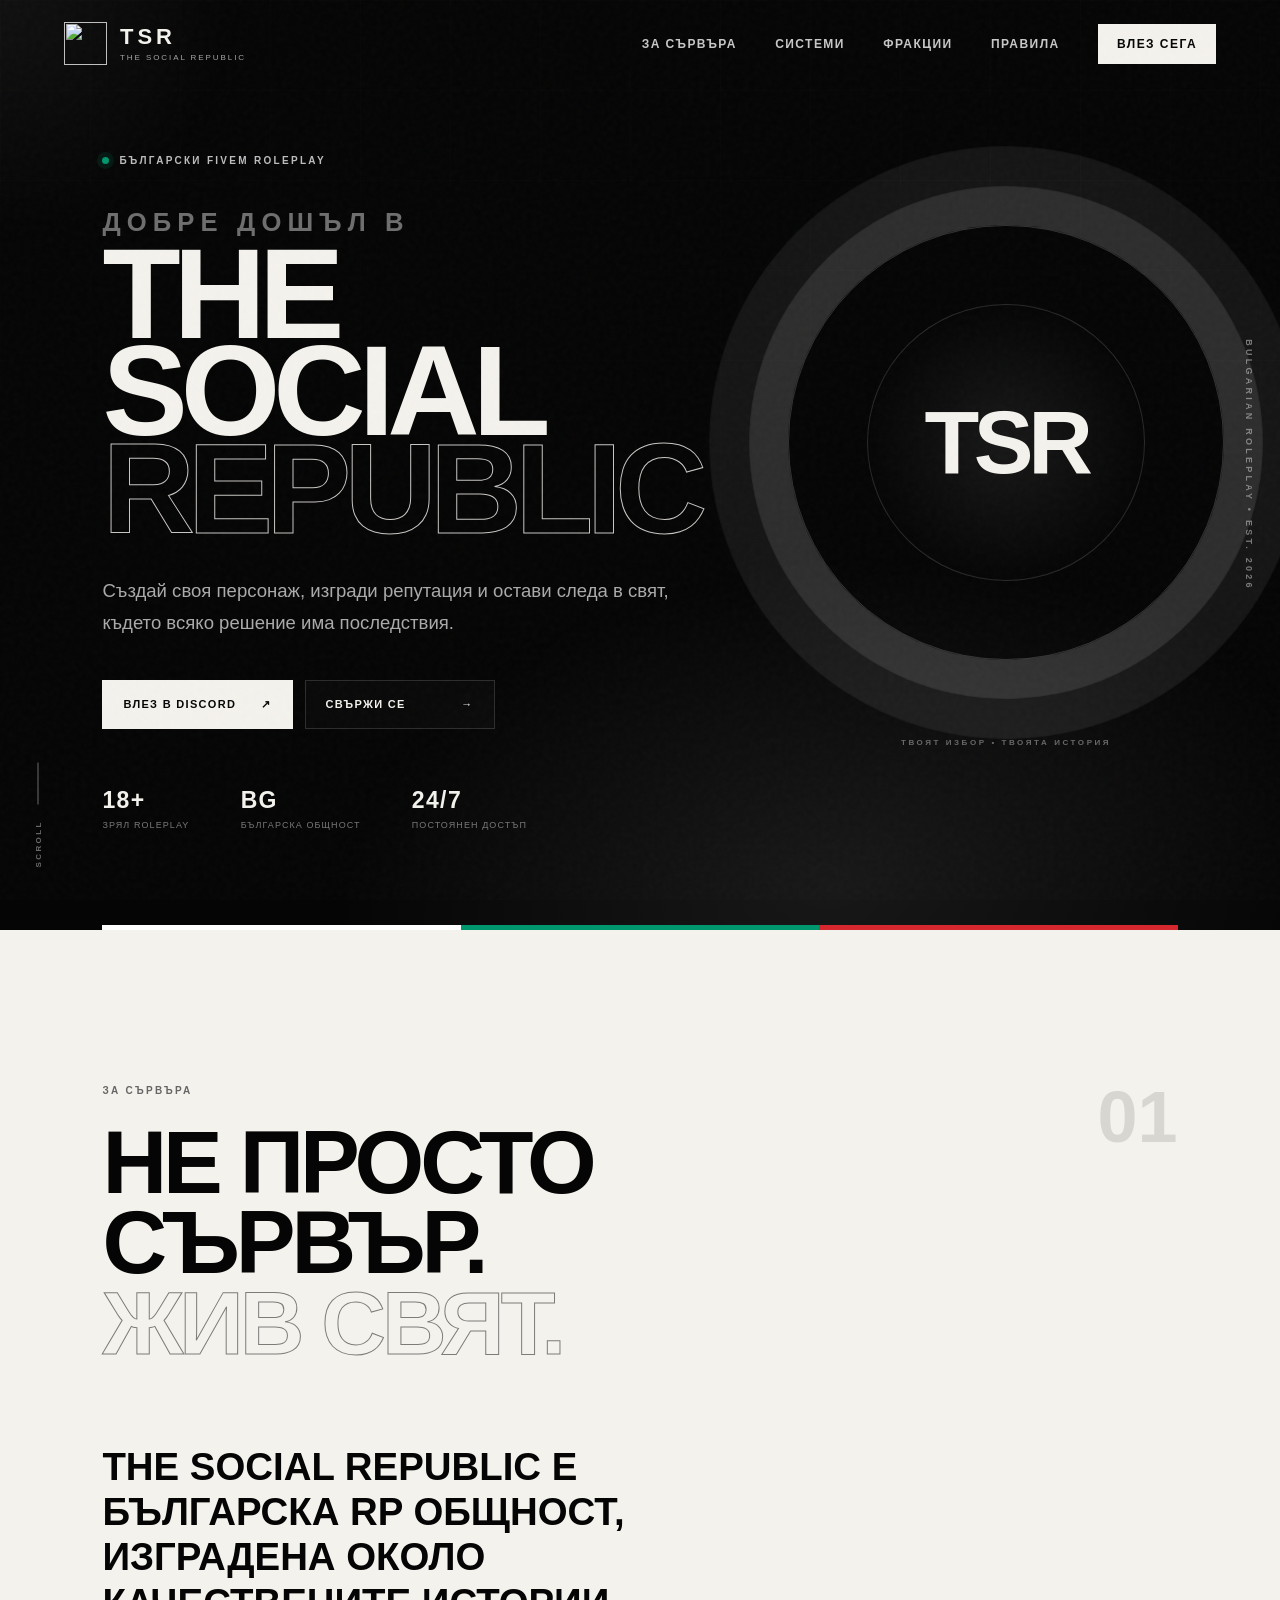
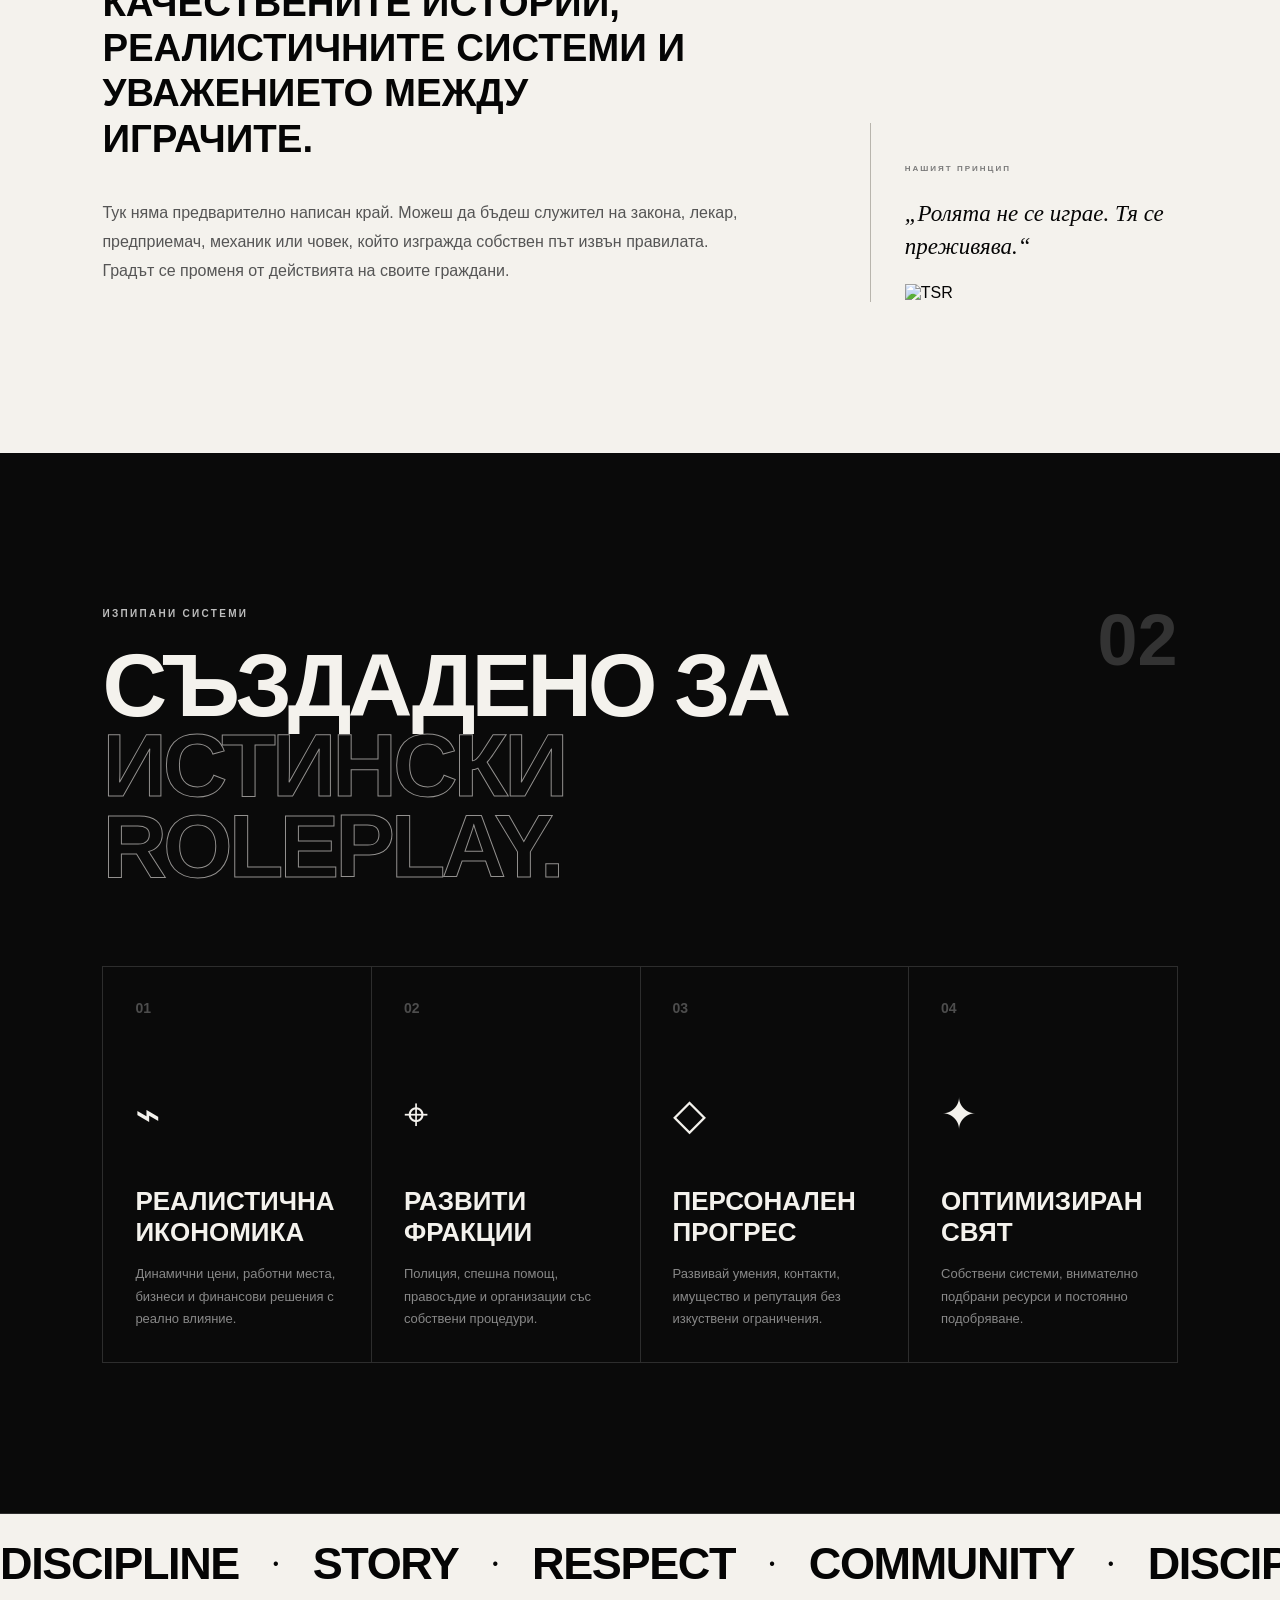
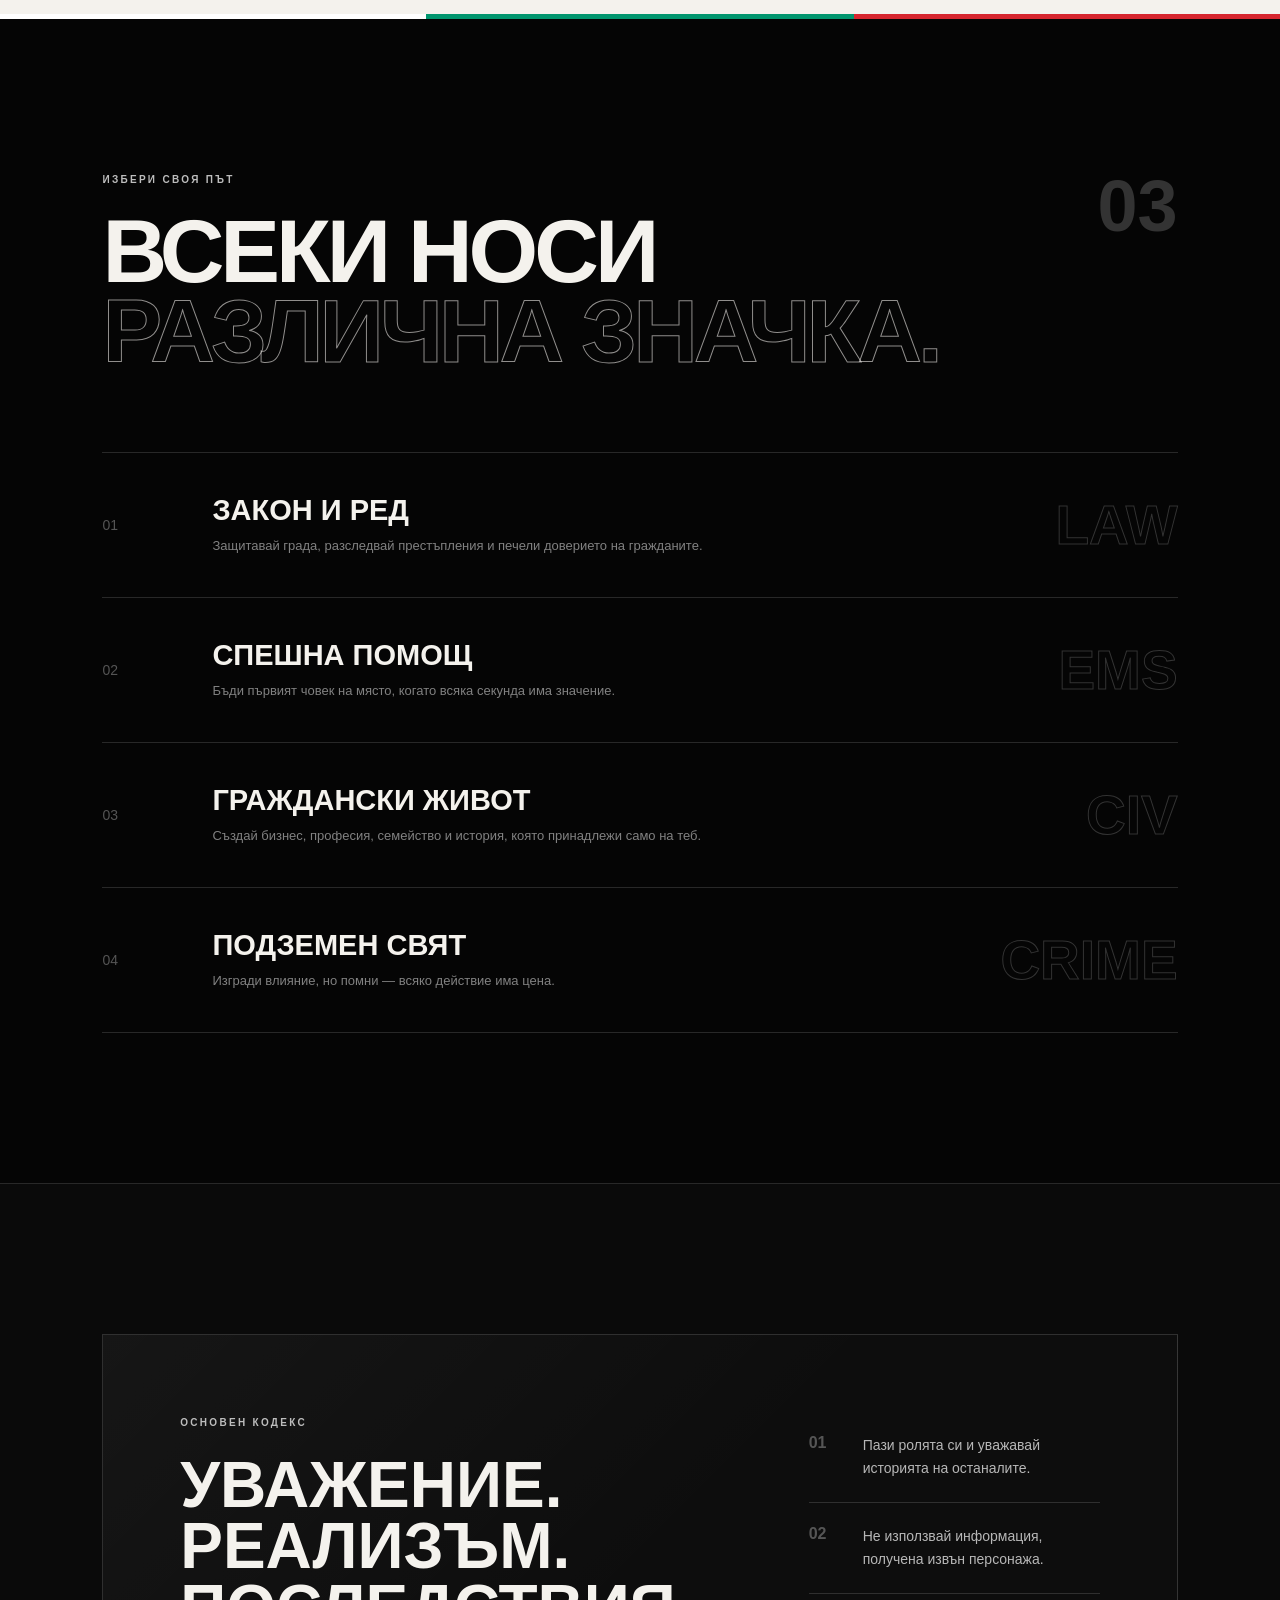
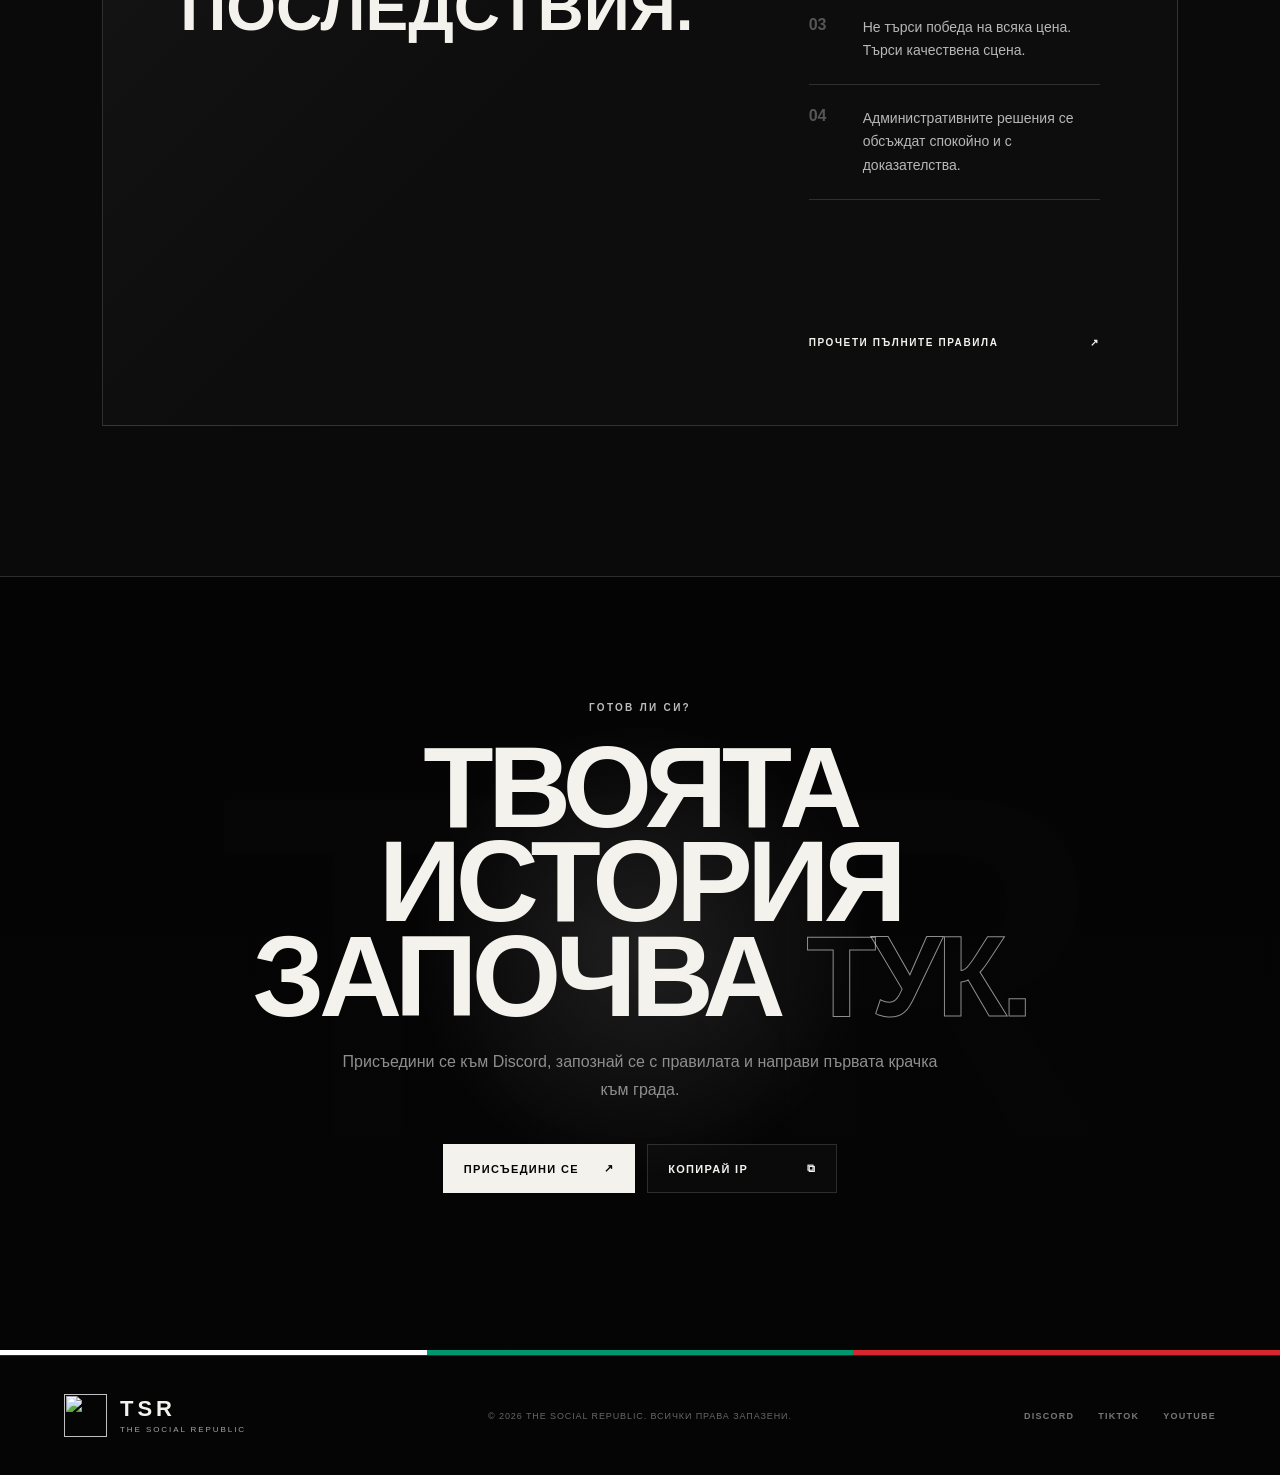
==== index.html @ 58fde6ea "Add files via upload" ====
<!DOCTYPE html>
<html lang="bg">
<head>
  <meta charset="UTF-8" />
  <meta name="viewport" content="width=device-width, initial-scale=1.0" />
  <meta name="description" content="The Social Republic — български FiveM Roleplay сървър с реалистичен RP и активна общност." />
  <meta name="theme-color" content="#050505" />
  <meta property="og:title" content="TSR — The Social Republic Roleplay" />
  <meta property="og:description" content="Твоят избор. Твоята история. Твоята република." />
  <meta property="og:type" content="website" />
  <title>TSR | The Social Republic Roleplay</title>
  <link rel="icon" href="assets/tsr-mark.svg" type="image/svg+xml" />
  <link rel="stylesheet" href="style.css" />
</head>
<body>
  <div class="noise" aria-hidden="true"></div>
  <div class="spotlight" aria-hidden="true"></div>

  <header class="site-header">
    <a class="brand" href="#home" aria-label="TSR начална страница">
      <img src="assets/tsr-mark.svg" alt="" />
      <span>
        <strong>TSR</strong>
        <small>THE SOCIAL REPUBLIC</small>
      </span>
    </a>

    <button class="menu-button" type="button" aria-label="Отвори менюто" aria-expanded="false">
      <span></span>
      <span></span>
    </button>

    <nav class="navigation" aria-label="Основна навигация">
      <a href="#about">За сървъра</a>
      <a href="#systems">Системи</a>
      <a href="#factions">Фракции</a>
      <a href="#rules">Правила</a>
      <a class="nav-button" href="#join">Влез сега</a>
    </nav>
  </header>

  <main>
    <section class="hero" id="home">
      <div class="hero-grid" aria-hidden="true"></div>
      <div class="vertical-copy" aria-hidden="true">BULGARIAN ROLEPLAY • EST. 2026</div>

      <div class="hero-content reveal">
        <div class="eyebrow">
          <span class="live-dot"></span>
          Български FiveM Roleplay
        </div>

        <p class="hero-kicker">ДОБРЕ ДОШЪЛ В</p>
        <h1>
          THE SOCIAL
          <span>REPUBLIC</span>
        </h1>

        <p class="hero-description">
          Създай своя персонаж, изгради репутация и остави следа в свят,
          където всяко решение има последствия.
        </p>

        <div class="hero-actions">
          <!-- СМЕНИ DISCORD ЛИНКА -->
          <a class="button button-primary" href="https://discord.gg/CHANGE-ME" target="_blank" rel="noopener">
            Влез в Discord
            <span>↗</span>
          </a>

          <!-- СМЕНИ IP АДРЕСА -->
          <a class="button button-secondary" href="fivem://connect/CHANGE-ME">
            Свържи се
            <span>→</span>
          </a>
        </div>

        <div class="hero-meta">
          <div>
            <strong>18+</strong>
            <span>Зрял Roleplay</span>
          </div>
          <div>
            <strong>BG</strong>
            <span>Българска общност</span>
          </div>
          <div>
            <strong>24/7</strong>
            <span>Постоянен достъп</span>
          </div>
        </div>
      </div>

      <div class="hero-emblem reveal" aria-hidden="true">
        <div class="emblem-rings">
          <div class="emblem-core">
            <img src="assets/tsr-mark.svg" alt="" />
            <span>TSR</span>
          </div>
        </div>
        <p>ТВОЯТ ИЗБОР • ТВОЯТА ИСТОРИЯ</p>
      </div>

      <div class="tricolor" aria-label="Български трибагреник">
        <span></span><span></span><span></span>
      </div>

      <a class="scroll-hint" href="#about" aria-label="Продължи надолу">
        <span>SCROLL</span>
        <i></i>
      </a>
    </section>

    <section class="section intro" id="about">
      <div class="section-number">01</div>
      <div class="section-heading reveal">
        <span class="label">ЗА СЪРВЪРА</span>
        <h2>Не просто сървър.<br><em>Жив свят.</em></h2>
      </div>

      <div class="intro-grid">
        <div class="intro-copy reveal">
          <p class="large-text">
            The Social Republic е българска RP общност, изградена около
            качествените истории, реалистичните системи и уважението между играчите.
          </p>
          <p>
            Тук няма предварително написан край. Можеш да бъдеш служител на закона,
            лекар, предприемач, механик или човек, който изгражда собствен път
            извън правилата. Градът се променя от действията на своите граждани.
          </p>
        </div>

        <div class="manifesto reveal">
          <span>НАШИЯТ ПРИНЦИП</span>
          <blockquote>„Ролята не се играе. Тя се преживява.“</blockquote>
          <img src="assets/signature.svg" alt="TSR" />
        </div>
      </div>
    </section>

    <section class="section systems" id="systems">
      <div class="section-number">02</div>
      <div class="section-heading reveal">
        <span class="label">ИЗПИПАНИ СИСТЕМИ</span>
        <h2>Създадено за<br><em>истински Roleplay.</em></h2>
      </div>

      <div class="feature-grid">
        <article class="feature-card reveal">
          <span class="feature-index">01</span>
          <div class="feature-icon">⌁</div>
          <h3>Реалистична икономика</h3>
          <p>Динамични цени, работни места, бизнеси и финансови решения с реално влияние.</p>
        </article>

        <article class="feature-card reveal">
          <span class="feature-index">02</span>
          <div class="feature-icon">⌖</div>
          <h3>Развити фракции</h3>
          <p>Полиция, спешна помощ, правосъдие и организации със собствени процедури.</p>
        </article>

        <article class="feature-card reveal">
          <span class="feature-index">03</span>
          <div class="feature-icon">◇</div>
          <h3>Персонален прогрес</h3>
          <p>Развивай умения, контакти, имущество и репутация без изкуствени ограничения.</p>
        </article>

        <article class="feature-card reveal">
          <span class="feature-index">04</span>
          <div class="feature-icon">✦</div>
          <h3>Оптимизиран свят</h3>
          <p>Собствени системи, внимателно подбрани ресурси и постоянно подобряване.</p>
        </article>
      </div>
    </section>

    <section class="statement">
      <div class="statement-track" aria-hidden="true">
        <span>DISCIPLINE</span><i>•</i>
        <span>STORY</span><i>•</i>
        <span>RESPECT</span><i>•</i>
        <span>COMMUNITY</span><i>•</i>
        <span>DISCIPLINE</span><i>•</i>
        <span>STORY</span><i>•</i>
      </div>
    </section>

    <section class="section factions" id="factions">
      <div class="section-number">03</div>
      <div class="section-heading reveal">
        <span class="label">ИЗБЕРИ СВОЯ ПЪТ</span>
        <h2>Всеки носи<br><em>различна значка.</em></h2>
      </div>

      <div class="faction-list">
        <article class="faction reveal">
          <span>01</span>
          <div>
            <h3>Закон и ред</h3>
            <p>Защитавай града, разследвай престъпления и печели доверието на гражданите.</p>
          </div>
          <b>LAW</b>
        </article>

        <article class="faction reveal">
          <span>02</span>
          <div>
            <h3>Спешна помощ</h3>
            <p>Бъди първият човек на място, когато всяка секунда има значение.</p>
          </div>
          <b>EMS</b>
        </article>

        <article class="faction reveal">
          <span>03</span>
          <div>
            <h3>Граждански живот</h3>
            <p>Създай бизнес, професия, семейство и история, която принадлежи само на теб.</p>
          </div>
          <b>CIV</b>
        </article>

        <article class="faction reveal">
          <span>04</span>
          <div>
            <h3>Подземен свят</h3>
            <p>Изгради влияние, но помни — всяко действие има цена.</p>
          </div>
          <b>CRIME</b>
        </article>
      </div>
    </section>

    <section class="section rules" id="rules">
      <div class="rules-panel reveal">
        <div>
          <span class="label">ОСНОВЕН КОДЕКС</span>
          <h2>Уважение.<br>Реализъм.<br>Последствия.</h2>
        </div>

        <ol>
          <li><span>01</span><p>Пази ролята си и уважавай историята на останалите.</p></li>
          <li><span>02</span><p>Не използвай информация, получена извън персонажа.</p></li>
          <li><span>03</span><p>Не търси победа на всяка цена. Търси качествена сцена.</p></li>
          <li><span>04</span><p>Административните решения се обсъждат спокойно и с доказателства.</p></li>
        </ol>

        <!-- СМЕНИ ЛИНКА КЪМ ПРАВИЛАТА -->
        <a href="https://discord.gg/CHANGE-ME" target="_blank" rel="noopener">
          Прочети пълните правила <span>↗</span>
        </a>
      </div>
    </section>

    <section class="join" id="join">
      <div class="join-mark" aria-hidden="true">TSR</div>
      <div class="join-content reveal">
        <span class="label">ГОТОВ ЛИ СИ?</span>
        <h2>Твоята история<br>започва <em>тук.</em></h2>
        <p>Присъедини се към Discord, запознай се с правилата и направи първата крачка към града.</p>

        <div class="hero-actions">
          <!-- СМЕНИ DISCORD ЛИНКА -->
          <a class="button button-primary" href="https://discord.gg/CHANGE-ME" target="_blank" rel="noopener">
            Присъедини се
            <span>↗</span>
          </a>
          <button class="button button-secondary copy-ip" type="button" data-ip="CHANGE-ME">
            Копирай IP
            <span>⧉</span>
          </button>
        </div>

        <p class="copy-status" role="status" aria-live="polite"></p>
      </div>

      <div class="tricolor join-tricolor" aria-hidden="true">
        <span></span><span></span><span></span>
      </div>
    </section>
  </main>

  <footer>
    <a class="brand footer-brand" href="#home">
      <img src="assets/tsr-mark.svg" alt="" />
      <span>
        <strong>TSR</strong>
        <small>THE SOCIAL REPUBLIC</small>
      </span>
    </a>

    <p>© <span id="year"></span> The Social Republic. Всички права запазени.</p>

    <div class="footer-links">
      <!-- СМЕНИ СОЦИАЛНИТЕ ЛИНКОВЕ -->
      <a href="https://discord.gg/CHANGE-ME" target="_blank" rel="noopener">Discord</a>
      <a href="#" aria-label="TikTok">TikTok</a>
      <a href="#" aria-label="YouTube">YouTube</a>
    </div>
  </footer>

  <script src="script.js"></script>
</body>
</html>
---- style.css ----
/* =========================================================
   TSR — BG NOIR
   Черно-бял FiveM RP сайт с български акценти
   ========================================================= */

:root {
  --black: #050505;
  --black-soft: #0b0b0b;
  --panel: #101010;
  --white: #f4f2ed;
  --gray: #a5a5a5;
  --line: rgba(255, 255, 255, 0.14);
  --green: #00966e;
  --red: #d6262e;
  --display: "Arial Narrow", "Roboto Condensed", Impact, sans-serif;
  --body: Inter, Arial, Helvetica, sans-serif;
}

* {
  box-sizing: border-box;
}

html {
  scroll-behavior: smooth;
}

body {
  margin: 0;
  color: var(--white);
  background: var(--black);
  font-family: var(--body);
  overflow-x: hidden;
}

body.menu-open {
  overflow: hidden;
}

a {
  color: inherit;
  text-decoration: none;
}

button {
  font: inherit;
}

img {
  max-width: 100%;
}

::selection {
  color: var(--black);
  background: var(--white);
}

.noise {
  position: fixed;
  inset: 0;
  z-index: 100;
  opacity: 0.035;
  pointer-events: none;
  background-image: url("data:image/svg+xml,%3Csvg viewBox='0 0 180 180' xmlns='http://www.w3.org/2000/svg'%3E%3Cfilter id='n'%3E%3CfeTurbulence type='fractalNoise' baseFrequency='.9' numOctaves='4' stitchTiles='stitch'/%3E%3C/filter%3E%3Crect width='100%25' height='100%25' filter='url(%23n)' opacity='.8'/%3E%3C/svg%3E");
}

.spotlight {
  position: fixed;
  z-index: -1;
  width: 520px;
  height: 520px;
  transform: translate(-50%, -50%);
  border-radius: 50%;
  pointer-events: none;
  opacity: 0.12;
  background: radial-gradient(circle, rgba(255,255,255,.4), transparent 68%);
  transition: opacity .3s ease;
}

.site-header {
  position: fixed;
  inset: 0 0 auto 0;
  z-index: 50;
  height: 88px;
  display: flex;
  align-items: center;
  justify-content: space-between;
  padding: 0 clamp(24px, 5vw, 80px);
  border-bottom: 1px solid transparent;
  transition: background .3s ease, border-color .3s ease;
}

.site-header.scrolled {
  background: rgba(5, 5, 5, .9);
  border-color: var(--line);
  backdrop-filter: blur(18px);
}

.brand {
  display: flex;
  align-items: center;
  gap: 13px;
}

.brand img {
  width: 43px;
  height: 43px;
}

.brand span {
  display: grid;
}

.brand strong {
  font-family: var(--display);
  font-size: 22px;
  letter-spacing: .18em;
  line-height: 1;
}

.brand small {
  margin-top: 5px;
  color: var(--gray);
  font-size: 8px;
  letter-spacing: .24em;
}

.navigation {
  display: flex;
  align-items: center;
  gap: clamp(22px, 3vw, 46px);
}

.navigation a {
  position: relative;
  color: #c8c8c8;
  font-size: 12px;
  font-weight: 700;
  letter-spacing: .12em;
  text-transform: uppercase;
}

.navigation a:not(.nav-button)::after {
  content: "";
  position: absolute;
  left: 0;
  right: 100%;
  bottom: -8px;
  height: 1px;
  background: var(--white);
  transition: right .25s ease;
}

.navigation a:hover::after {
  right: 0;
}

.navigation .nav-button {
  padding: 13px 19px;
  color: var(--black);
  background: var(--white);
}

.menu-button {
  display: none;
  width: 44px;
  height: 44px;
  border: 1px solid var(--line);
  background: transparent;
}

.menu-button span {
  display: block;
  width: 18px;
  height: 1px;
  margin: 5px auto;
  background: var(--white);
}

.hero {
  position: relative;
  min-height: 100vh;
  display: grid;
  grid-template-columns: minmax(0, 1.2fr) minmax(300px, .8fr);
  align-items: center;
  gap: 8vw;
  padding: 150px clamp(24px, 8vw, 140px) 100px;
  isolation: isolate;
  overflow: hidden;
}

.hero::after {
  content: "";
  position: absolute;
  inset: auto -10vw -35vh 20vw;
  z-index: -2;
  height: 80vh;
  background: radial-gradient(ellipse, rgba(255,255,255,.08), transparent 65%);
  transform: rotate(-8deg);
}

.hero-grid {
  position: absolute;
  inset: 0;
  z-index: -3;
  opacity: .19;
  background-image:
    linear-gradient(rgba(255,255,255,.08) 1px, transparent 1px),
    linear-gradient(90deg, rgba(255,255,255,.08) 1px, transparent 1px);
  background-size: 90px 90px;
  mask-image: linear-gradient(to bottom, black, transparent 88%);
}

.vertical-copy {
  position: absolute;
  top: 50%;
  right: 26px;
  color: #6f6f6f;
  font-size: 9px;
  font-weight: 700;
  letter-spacing: .36em;
  writing-mode: vertical-rl;
  transform: translateY(-50%);
}

.eyebrow,
.label {
  display: inline-flex;
  align-items: center;
  gap: 10px;
  color: #bdbdbd;
  font-size: 10px;
  font-weight: 800;
  letter-spacing: .23em;
  text-transform: uppercase;
}

.live-dot {
  width: 7px;
  height: 7px;
  border-radius: 50%;
  background: var(--green);
  box-shadow: 0 0 0 5px rgba(0, 150, 110, .12);
  animation: pulse 2s infinite;
}

.hero-kicker {
  margin: 40px 0 8px;
  color: #6e6e6e;
  font-family: var(--display);
  font-size: clamp(18px, 2vw, 27px);
  font-weight: 700;
  letter-spacing: .24em;
}

.hero h1 {
  max-width: 900px;
  margin: 0;
  font-family: var(--display);
  font-size: clamp(74px, 10vw, 158px);
  font-stretch: condensed;
  font-weight: 900;
  letter-spacing: -.055em;
  line-height: .76;
  text-transform: uppercase;
}

.hero h1 span {
  display: block;
  color: transparent;
  -webkit-text-stroke: 1px rgba(244, 242, 237, .82);
}

.hero-description {
  max-width: 640px;
  margin: 38px 0 0;
  color: #aaa;
  font-size: clamp(15px, 1.45vw, 19px);
  line-height: 1.75;
}

.hero-actions {
  display: flex;
  flex-wrap: wrap;
  gap: 12px;
  margin-top: 40px;
}

.button {
  min-width: 190px;
  display: inline-flex;
  align-items: center;
  justify-content: space-between;
  gap: 25px;
  padding: 17px 20px;
  border: 1px solid var(--line);
  cursor: pointer;
  font-size: 11px;
  font-weight: 800;
  letter-spacing: .12em;
  text-transform: uppercase;
  transition: transform .2s ease, background .2s ease, color .2s ease, border-color .2s ease;
}

.button:hover {
  transform: translateY(-3px);
}

.button-primary {
  color: var(--black);
  background: var(--white);
  border-color: var(--white);
}

.button-primary:hover {
  color: var(--white);
  background: var(--green);
  border-color: var(--green);
}

.button-secondary {
  color: var(--white);
  background: rgba(255,255,255,.02);
}

.button-secondary:hover {
  background: rgba(255,255,255,.08);
  border-color: rgba(255,255,255,.45);
}

.hero-meta {
  display: flex;
  gap: clamp(25px, 4vw, 60px);
  margin-top: 58px;
}

.hero-meta div {
  display: grid;
  gap: 6px;
}

.hero-meta strong {
  font-family: var(--display);
  font-size: 23px;
  letter-spacing: .06em;
}

.hero-meta span {
  color: #777;
  font-size: 9px;
  letter-spacing: .12em;
  text-transform: uppercase;
}

.hero-emblem {
  display: grid;
  place-items: center;
}

.emblem-rings {
  width: min(34vw, 440px);
  aspect-ratio: 1;
  display: grid;
  place-items: center;
  border: 1px solid rgba(255,255,255,.18);
  border-radius: 50%;
  box-shadow:
    0 0 0 38px rgba(255,255,255,.025),
    0 0 0 39px rgba(255,255,255,.08),
    0 0 0 78px rgba(255,255,255,.015),
    0 0 0 79px rgba(255,255,255,.05);
  animation: float 7s ease-in-out infinite;
}

.emblem-core {
  width: 64%;
  aspect-ratio: 1;
  display: grid;
  place-items: center;
  border: 1px solid var(--line);
  border-radius: 50%;
  background: radial-gradient(circle, #181818, #050505 72%);
}

.emblem-core img {
  position: absolute;
  width: 16%;
  opacity: .16;
}

.emblem-core span {
  font-family: var(--display);
  font-size: clamp(58px, 7vw, 112px);
  font-weight: 900;
  letter-spacing: -.06em;
}

.hero-emblem p {
  margin-top: 78px;
  color: #686868;
  font-size: 8px;
  font-weight: 700;
  letter-spacing: .32em;
}

.tricolor {
  position: absolute;
  left: clamp(24px, 8vw, 140px);
  right: clamp(24px, 8vw, 140px);
  bottom: 0;
  height: 5px;
  display: grid;
  grid-template-columns: repeat(3, 1fr);
}

.tricolor span:nth-child(1) { background: #fff; }
.tricolor span:nth-child(2) { background: var(--green); }
.tricolor span:nth-child(3) { background: var(--red); }

.scroll-hint {
  position: absolute;
  left: 38px;
  bottom: 58px;
  display: flex;
  align-items: center;
  gap: 16px;
  transform: rotate(-90deg);
  transform-origin: left center;
}

.scroll-hint span {
  color: #6a6a6a;
  font-size: 8px;
  font-weight: 700;
  letter-spacing: .3em;
}

.scroll-hint i {
  width: 42px;
  height: 1px;
  display: block;
  background: #6a6a6a;
}

.section {
  position: relative;
  padding: 150px clamp(24px, 8vw, 140px);
  border-bottom: 1px solid var(--line);
}

.section-number {
  position: absolute;
  top: 151px;
  right: clamp(24px, 8vw, 140px);
  color: #333;
  font-family: var(--display);
  font-size: 72px;
  font-weight: 900;
  line-height: 1;
}

.section-heading h2 {
  max-width: 850px;
  margin: 24px 0 80px;
  font-family: var(--display);
  font-size: clamp(50px, 7vw, 104px);
  font-weight: 900;
  letter-spacing: -.045em;
  line-height: .9;
  text-transform: uppercase;
}

.section-heading h2 em,
.join h2 em {
  color: transparent;
  font-style: normal;
  -webkit-text-stroke: 1px rgba(244, 242, 237, .58);
}

.intro {
  background: var(--white);
  color: var(--black);
}

.intro .section-number {
  color: #d8d6d0;
}

.intro .label {
  color: #666;
}

.intro .section-heading h2 em {
  -webkit-text-stroke-color: rgba(5,5,5,.5);
}

.intro-grid {
  display: grid;
  grid-template-columns: 1.35fr .65fr;
  gap: clamp(50px, 10vw, 160px);
}

.intro-copy {
  max-width: 820px;
}

.intro-copy p {
  color: #555;
  font-size: 16px;
  line-height: 1.8;
}

.intro-copy .large-text {
  margin-top: 0;
  color: var(--black);
  font-family: var(--display);
  font-size: clamp(25px, 3vw, 43px);
  font-weight: 700;
  line-height: 1.18;
  text-transform: uppercase;
}

.manifesto {
  align-self: end;
  padding: 34px 0 0 34px;
  border-left: 1px solid #b8b5ad;
}

.manifesto > span {
  color: #7a7a7a;
  font-size: 8px;
  font-weight: 800;
  letter-spacing: .25em;
}

.manifesto blockquote {
  margin: 22px 0 20px;
  font-family: Georgia, serif;
  font-size: 23px;
  font-style: italic;
  line-height: 1.45;
}

.manifesto img {
  width: 110px;
}

.systems {
  background:
    linear-gradient(rgba(255,255,255,.018), rgba(255,255,255,.018)),
    var(--black);
}

.feature-grid {
  display: grid;
  grid-template-columns: repeat(4, 1fr);
  border-top: 1px solid var(--line);
  border-left: 1px solid var(--line);
}

.feature-card {
  position: relative;
  min-height: 360px;
  padding: 32px;
  border-right: 1px solid var(--line);
  border-bottom: 1px solid var(--line);
  overflow: hidden;
  transition: background .25s ease, transform .25s ease;
}

.feature-card::after {
  content: "";
  position: absolute;
  inset: auto 0 0;
  height: 4px;
  transform: scaleX(0);
  transform-origin: left;
  background: linear-gradient(90deg, #fff 0 33.33%, var(--green) 33.33% 66.66%, var(--red) 66.66%);
  transition: transform .35s ease;
}

.feature-card:hover {
  z-index: 2;
  background: #161616;
  transform: translateY(-8px);
}

.feature-card:hover::after {
  transform: scaleX(1);
}

.feature-index {
  color: #4d4d4d;
  font-family: var(--display);
  font-size: 14px;
  font-weight: 700;
}

.feature-icon {
  margin: 76px 0 50px;
  font-size: 43px;
  line-height: 1;
}

.feature-card h3 {
  margin: 0 0 15px;
  font-family: var(--display);
  font-size: 26px;
  text-transform: uppercase;
}

.feature-card p {
  margin: 0;
  color: #888;
  font-size: 13px;
  line-height: 1.7;
}

.statement {
  padding: 24px 0;
  overflow: hidden;
  color: var(--black);
  background: var(--white);
  border-bottom: 5px solid;
  border-image: linear-gradient(90deg, #fff 0 33.33%, var(--green) 33.33% 66.66%, var(--red) 66.66%) 1;
}

.statement-track {
  width: max-content;
  display: flex;
  align-items: center;
  gap: 34px;
  animation: ticker 24s linear infinite;
}

.statement span {
  font-family: var(--display);
  font-size: 45px;
  font-weight: 900;
  letter-spacing: -.03em;
}

.statement i {
  font-style: normal;
}

.faction-list {
  border-top: 1px solid var(--line);
}

.faction {
  min-height: 145px;
  display: grid;
  grid-template-columns: 80px 1fr 130px;
  align-items: center;
  gap: 30px;
  border-bottom: 1px solid var(--line);
  transition: padding .25s ease, background .25s ease;
}

.faction:hover {
  padding: 0 25px;
  background: rgba(255,255,255,.035);
}

.faction > span {
  color: #555;
  font-family: var(--display);
  font-size: 14px;
}

.faction h3 {
  margin: 0 0 8px;
  font-family: var(--display);
  font-size: 29px;
  text-transform: uppercase;
}

.faction p {
  max-width: 690px;
  margin: 0;
  color: #818181;
  font-size: 13px;
  line-height: 1.65;
}

.faction b {
  justify-self: end;
  color: transparent;
  font-family: var(--display);
  font-size: 55px;
  -webkit-text-stroke: 1px #333;
}

.rules {
  background: #0a0a0a;
}

.rules-panel {
  display: grid;
  grid-template-columns: .85fr 1.15fr;
  gap: clamp(50px, 9vw, 130px);
  padding: clamp(35px, 6vw, 80px);
  border: 1px solid var(--line);
  background:
    linear-gradient(135deg, rgba(255,255,255,.035), transparent 45%),
    #0d0d0d;
}

.rules-panel h2 {
  margin: 25px 0 0;
  font-family: var(--display);
  font-size: clamp(45px, 5vw, 77px);
  line-height: .96;
  text-transform: uppercase;
}

.rules-panel ol {
  margin: 0;
  padding: 0;
  list-style: none;
}

.rules-panel li {
  display: grid;
  grid-template-columns: 54px 1fr;
  align-items: start;
  padding: 22px 0;
  border-bottom: 1px solid var(--line);
}

.rules-panel li span {
  color: #555;
  font-family: var(--display);
  font-weight: 700;
}

.rules-panel li p {
  margin: 0;
  color: #b7b7b7;
  font-size: 14px;
  line-height: 1.65;
}

.rules-panel > a {
  grid-column: 2;
  display: flex;
  justify-content: space-between;
  padding-top: 22px;
  font-size: 10px;
  font-weight: 800;
  letter-spacing: .16em;
  text-transform: uppercase;
}

.join {
  position: relative;
  min-height: 700px;
  display: grid;
  place-items: center;
  padding: 120px 24px;
  overflow: hidden;
  text-align: center;
}

.join::before {
  content: "";
  position: absolute;
  inset: 0;
  background:
    radial-gradient(circle at 50% 48%, rgba(255,255,255,.1), transparent 30%),
    linear-gradient(rgba(5,5,5,.85), rgba(5,5,5,.98));
}

.join-mark {
  position: absolute;
  z-index: -1;
  color: #0c0c0c;
  font-family: var(--display);
  font-size: min(38vw, 600px);
  font-weight: 900;
  letter-spacing: -.09em;
  line-height: 1;
}

.join-content {
  position: relative;
  z-index: 2;
  max-width: 850px;
}

.join h2 {
  margin: 25px 0;
  font-family: var(--display);
  font-size: clamp(62px, 9vw, 130px);
  font-weight: 900;
  letter-spacing: -.05em;
  line-height: .82;
  text-transform: uppercase;
}

.join-content > p {
  max-width: 620px;
  margin: 0 auto;
  color: #8e8e8e;
  line-height: 1.75;
}

.join .hero-actions {
  justify-content: center;
}

.copy-status {
  min-height: 24px;
  margin-top: 18px !important;
  color: var(--green) !important;
  font-size: 12px;
}

.join-tricolor {
  left: 0;
  right: 0;
}

footer {
  min-height: 120px;
  display: grid;
  grid-template-columns: 1fr auto 1fr;
  align-items: center;
  gap: 30px;
  padding: 30px clamp(24px, 5vw, 80px);
  border-top: 1px solid var(--line);
}

.footer-brand {
  justify-self: start;
}

footer > p {
  color: #666;
  font-size: 9px;
  letter-spacing: .1em;
  text-align: center;
  text-transform: uppercase;
}

.footer-links {
  justify-self: end;
  display: flex;
  gap: 24px;
}

.footer-links a {
  color: #777;
  font-size: 9px;
  font-weight: 700;
  letter-spacing: .14em;
  text-transform: uppercase;
}

.reveal {
  opacity: 0;
  transform: translateY(30px);
  transition: opacity .8s ease, transform .8s cubic-bezier(.2,.75,.2,1);
}

.reveal.visible {
  opacity: 1;
  transform: translateY(0);
}

@keyframes pulse {
  50% { box-shadow: 0 0 0 9px rgba(0, 150, 110, 0); }
}

@keyframes float {
  0%, 100% { transform: translateY(0) rotate(0); }
  50% { transform: translateY(-14px) rotate(2deg); }
}

@keyframes ticker {
  to { transform: translateX(-50%); }
}

@media (max-width: 1050px) {
  .navigation {
    position: fixed;
    inset: 88px 0 0;
    display: grid;
    align-content: center;
    justify-items: center;
    gap: 34px;
    background: rgba(5,5,5,.98);
    transform: translateX(100%);
    transition: transform .35s ease;
  }

  .navigation.open {
    transform: translateX(0);
  }

  .navigation a {
    font-size: 16px;
  }

  .menu-button {
    display: block;
  }

  .hero {
    grid-template-columns: 1fr;
    padding-top: 160px;
  }

  .hero-emblem {
    display: none;
  }

  .feature-grid {
    grid-template-columns: repeat(2, 1fr);
  }

  .intro-grid,
  .rules-panel {
    grid-template-columns: 1fr;
  }

  .rules-panel > a {
    grid-column: 1;
  }
}

@media (max-width: 680px) {
  .site-header {
    height: 72px;
    padding-inline: 18px;
  }

  .brand small {
    display: none;
  }

  .navigation {
    inset-top: 72px;
  }

  .hero {
    min-height: 900px;
    padding: 130px 22px 90px;
  }

  .hero h1 {
    font-size: clamp(62px, 21vw, 95px);
    line-height: .82;
  }

  .hero-kicker {
    margin-top: 32px;
  }

  .hero-description {
    line-height: 1.6;
  }

  .hero-actions {
    display: grid;
  }

  .button {
    width: 100%;
  }

  .hero-meta {
    justify-content: space-between;
    gap: 12px;
  }

  .hero-meta span {
    max-width: 75px;
  }

  .vertical-copy,
  .scroll-hint {
    display: none;
  }

  .tricolor {
    left: 22px;
    right: 22px;
  }

  .section {
    padding: 100px 22px;
  }

  .section-number {
    top: 104px;
    right: 22px;
    font-size: 43px;
  }

  .section-heading h2 {
    margin-bottom: 55px;
  }

  .intro-copy .large-text {
    font-size: 27px;
  }

  .feature-grid {
    grid-template-columns: 1fr;
  }

  .feature-card {
    min-height: 285px;
  }

  .feature-icon {
    margin: 45px 0 35px;
  }

  .faction {
    grid-template-columns: 38px 1fr;
    gap: 14px;
    padding: 28px 0;
  }

  .faction:hover {
    padding: 28px 12px;
  }

  .faction b {
    display: none;
  }

  .faction h3 {
    font-size: 24px;
  }

  .rules-panel {
    padding: 28px 22px;
  }

  .join {
    min-height: 650px;
  }

  .join h2 {
    font-size: 19vw;
  }

  footer {
    grid-template-columns: 1fr;
    justify-items: center;
    text-align: center;
  }

  .footer-brand,
  .footer-links {
    justify-self: center;
  }
}

@media (prefers-reduced-motion: reduce) {
  html { scroll-behavior: auto; }
  *,
  *::before,
  *::after {
    animation-duration: .01ms !important;
    animation-iteration-count: 1 !important;
    transition-duration: .01ms !important;
  }
  .reveal {
    opacity: 1;
    transform: none;
  }
}
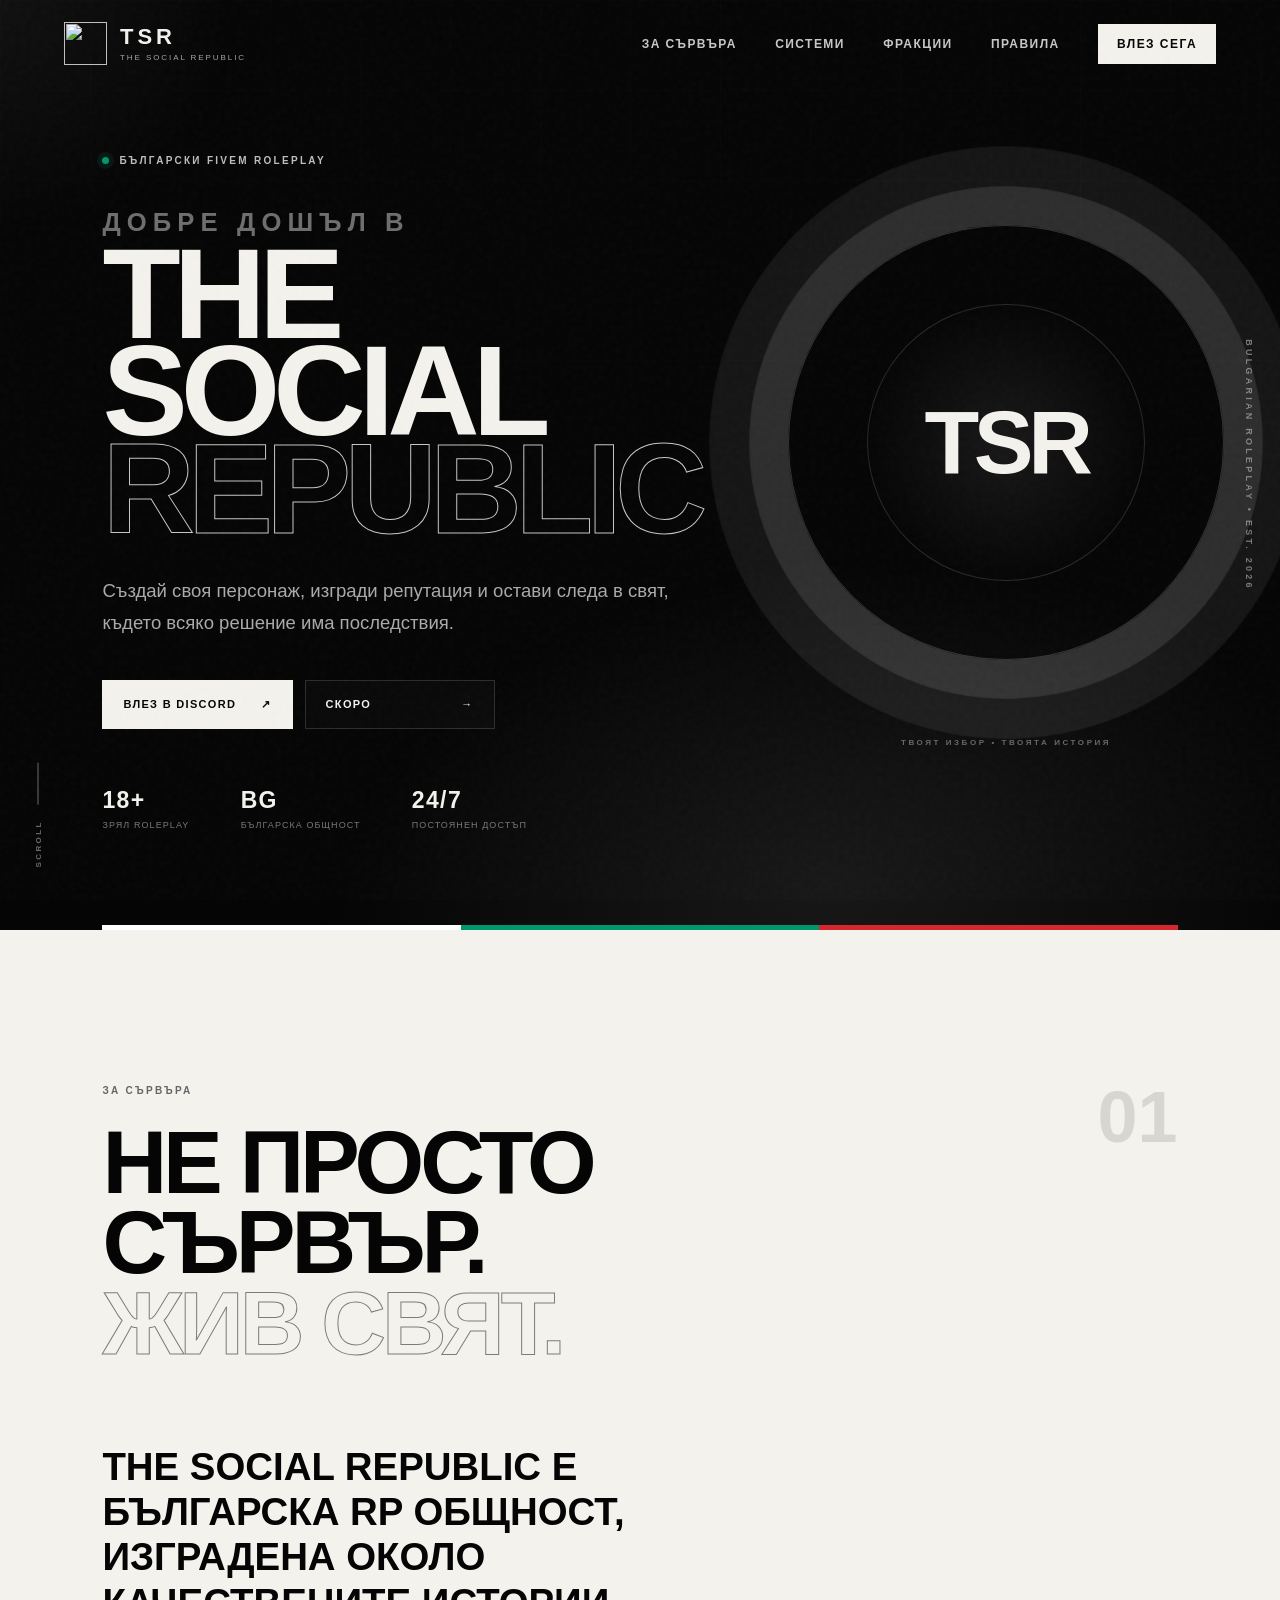
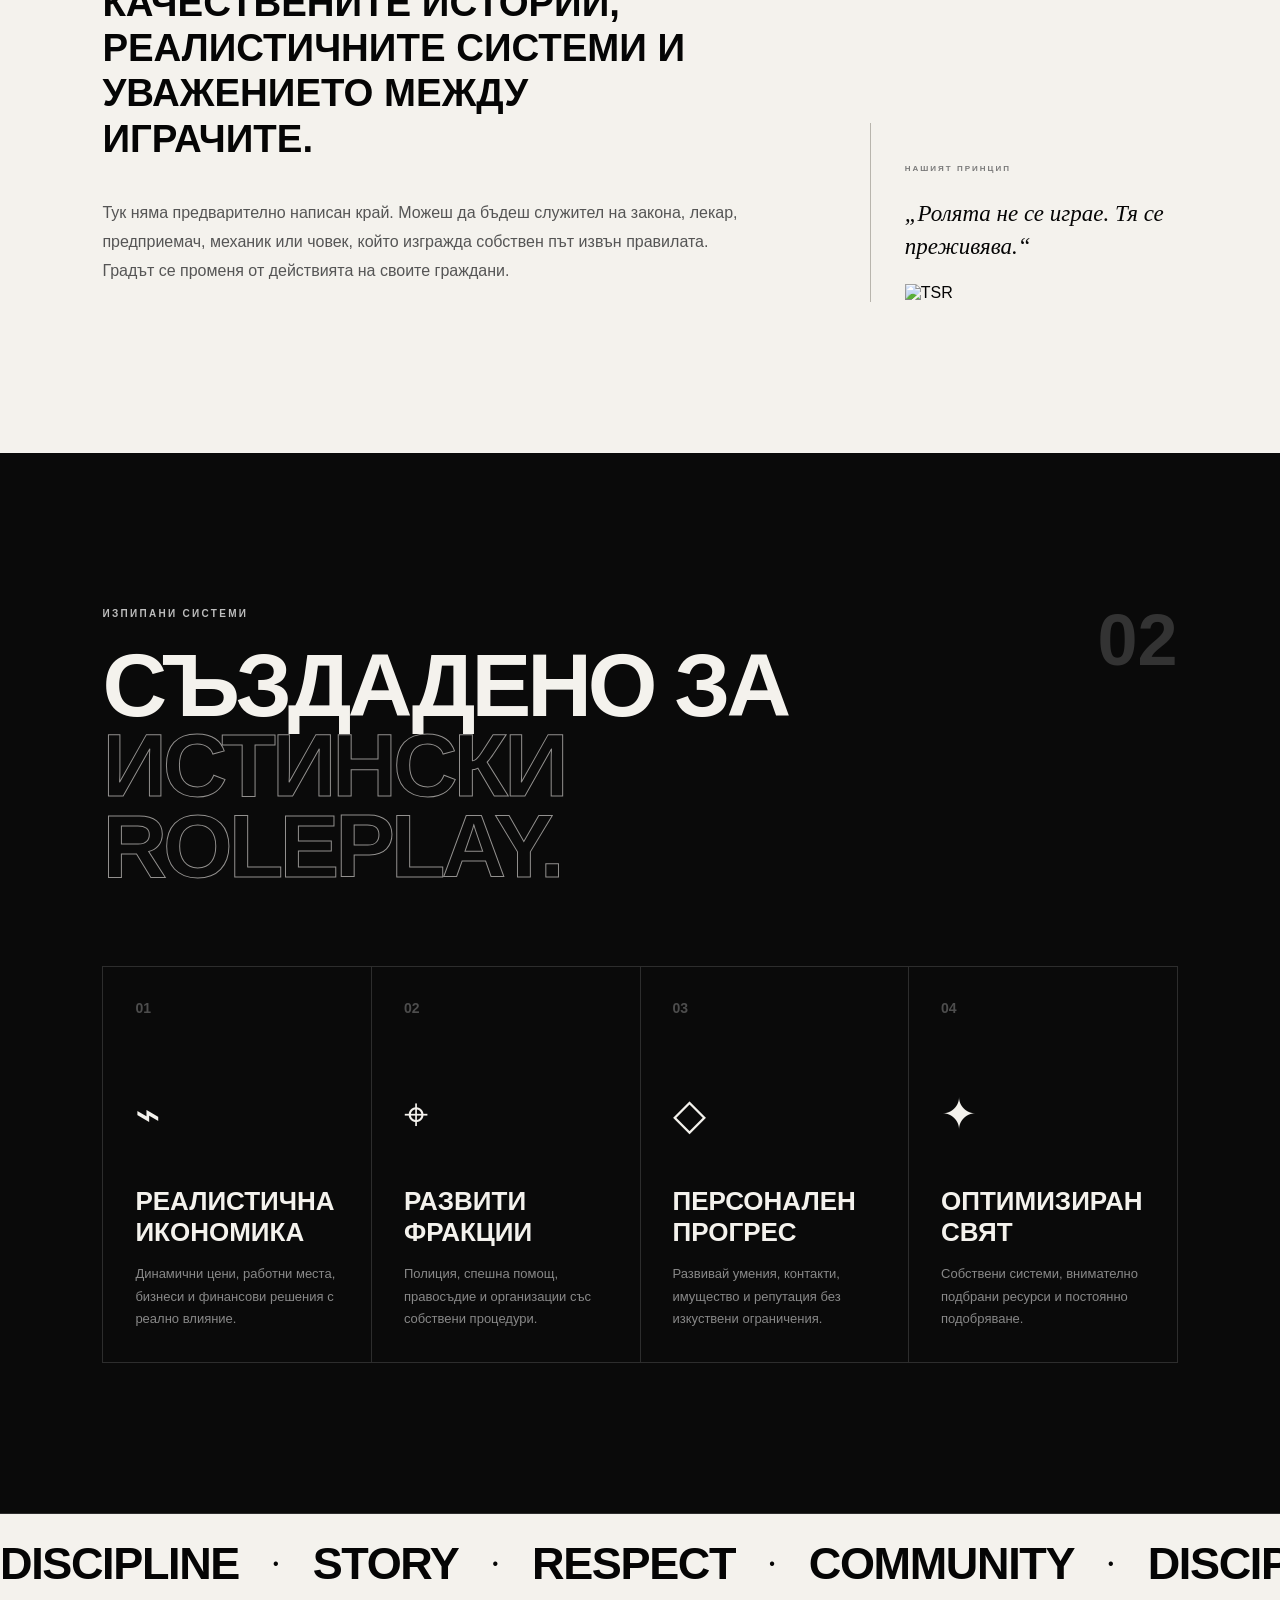
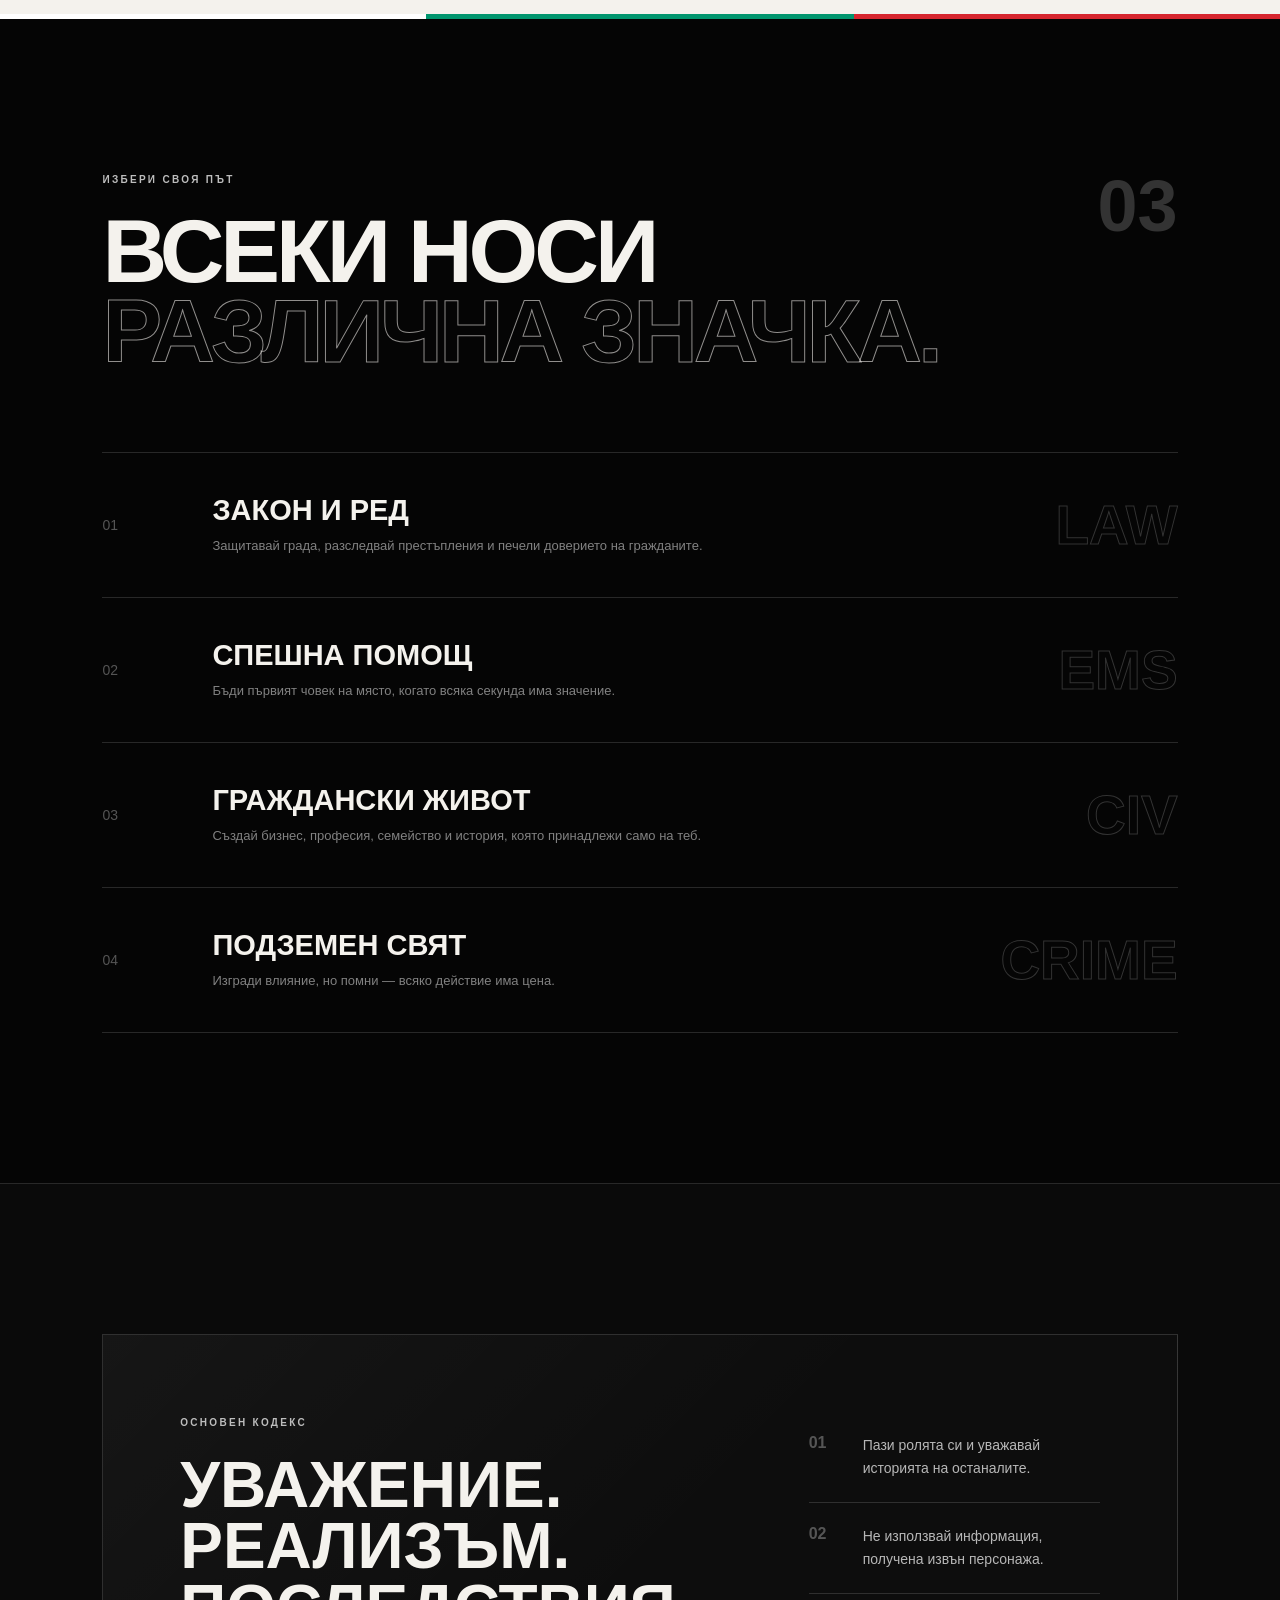
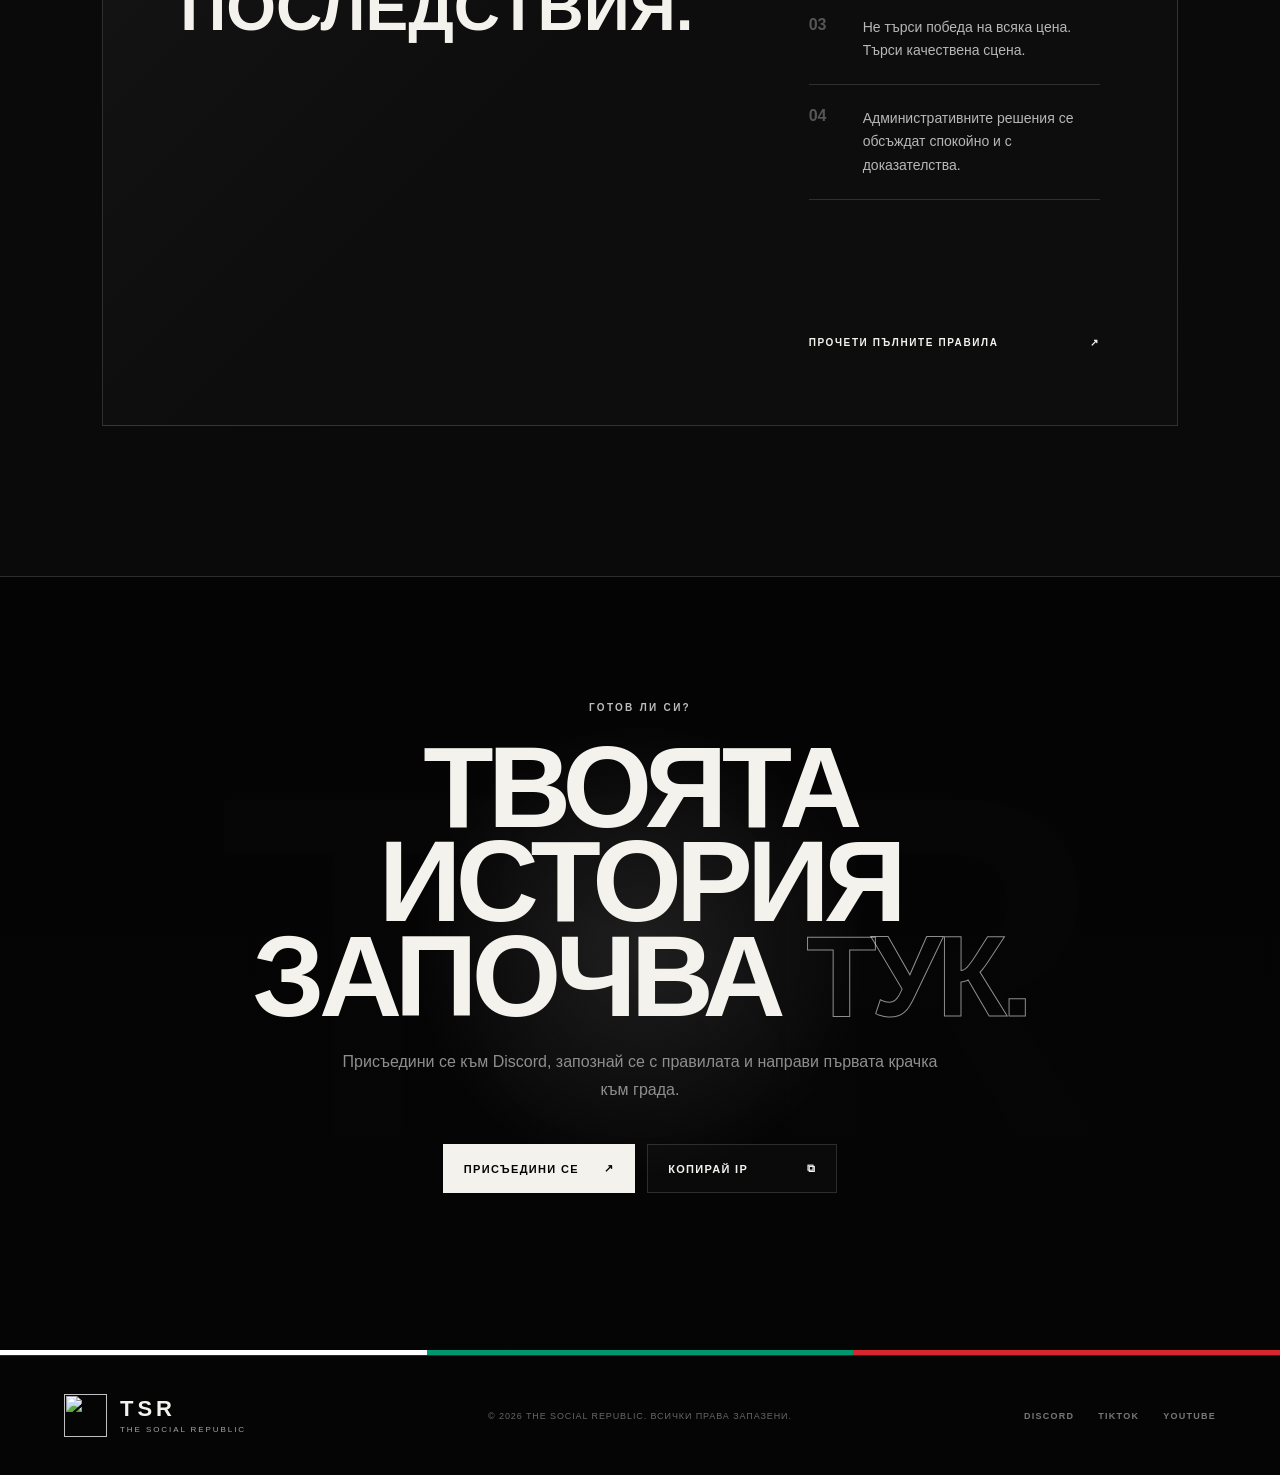
==== commit f38b932b: "Update index.html" ====
--- a/index.html
+++ b/index.html
@@ -63,14 +63,14 @@
 
         <div class="hero-actions">
           <!-- СМЕНИ DISCORD ЛИНКА -->
-          <a class="button button-primary" href="https://discord.gg/CHANGE-ME" target="_blank" rel="noopener">
+          <a class="button button-primary" href="https://discord.gg/SVGdCKTy9n" target="_blank" rel="noopener">
             Влез в Discord
             <span>↗</span>
           </a>
 
           <!-- СМЕНИ IP АДРЕСА -->
           <a class="button button-secondary" href="fivem://connect/CHANGE-ME">
-            Свържи се
+            СКОРО
             <span>→</span>
           </a>
         </div>
@@ -296,7 +296,7 @@
 
     <div class="footer-links">
       <!-- СМЕНИ СОЦИАЛНИТЕ ЛИНКОВЕ -->
-      <a href="https://discord.gg/CHANGE-ME" target="_blank" rel="noopener">Discord</a>
+      <a href="https://discord.gg/SVGdCKTy9n" target="_blank" rel="noopener">Discord</a>
       <a href="#" aria-label="TikTok">TikTok</a>
       <a href="#" aria-label="YouTube">YouTube</a>
     </div>
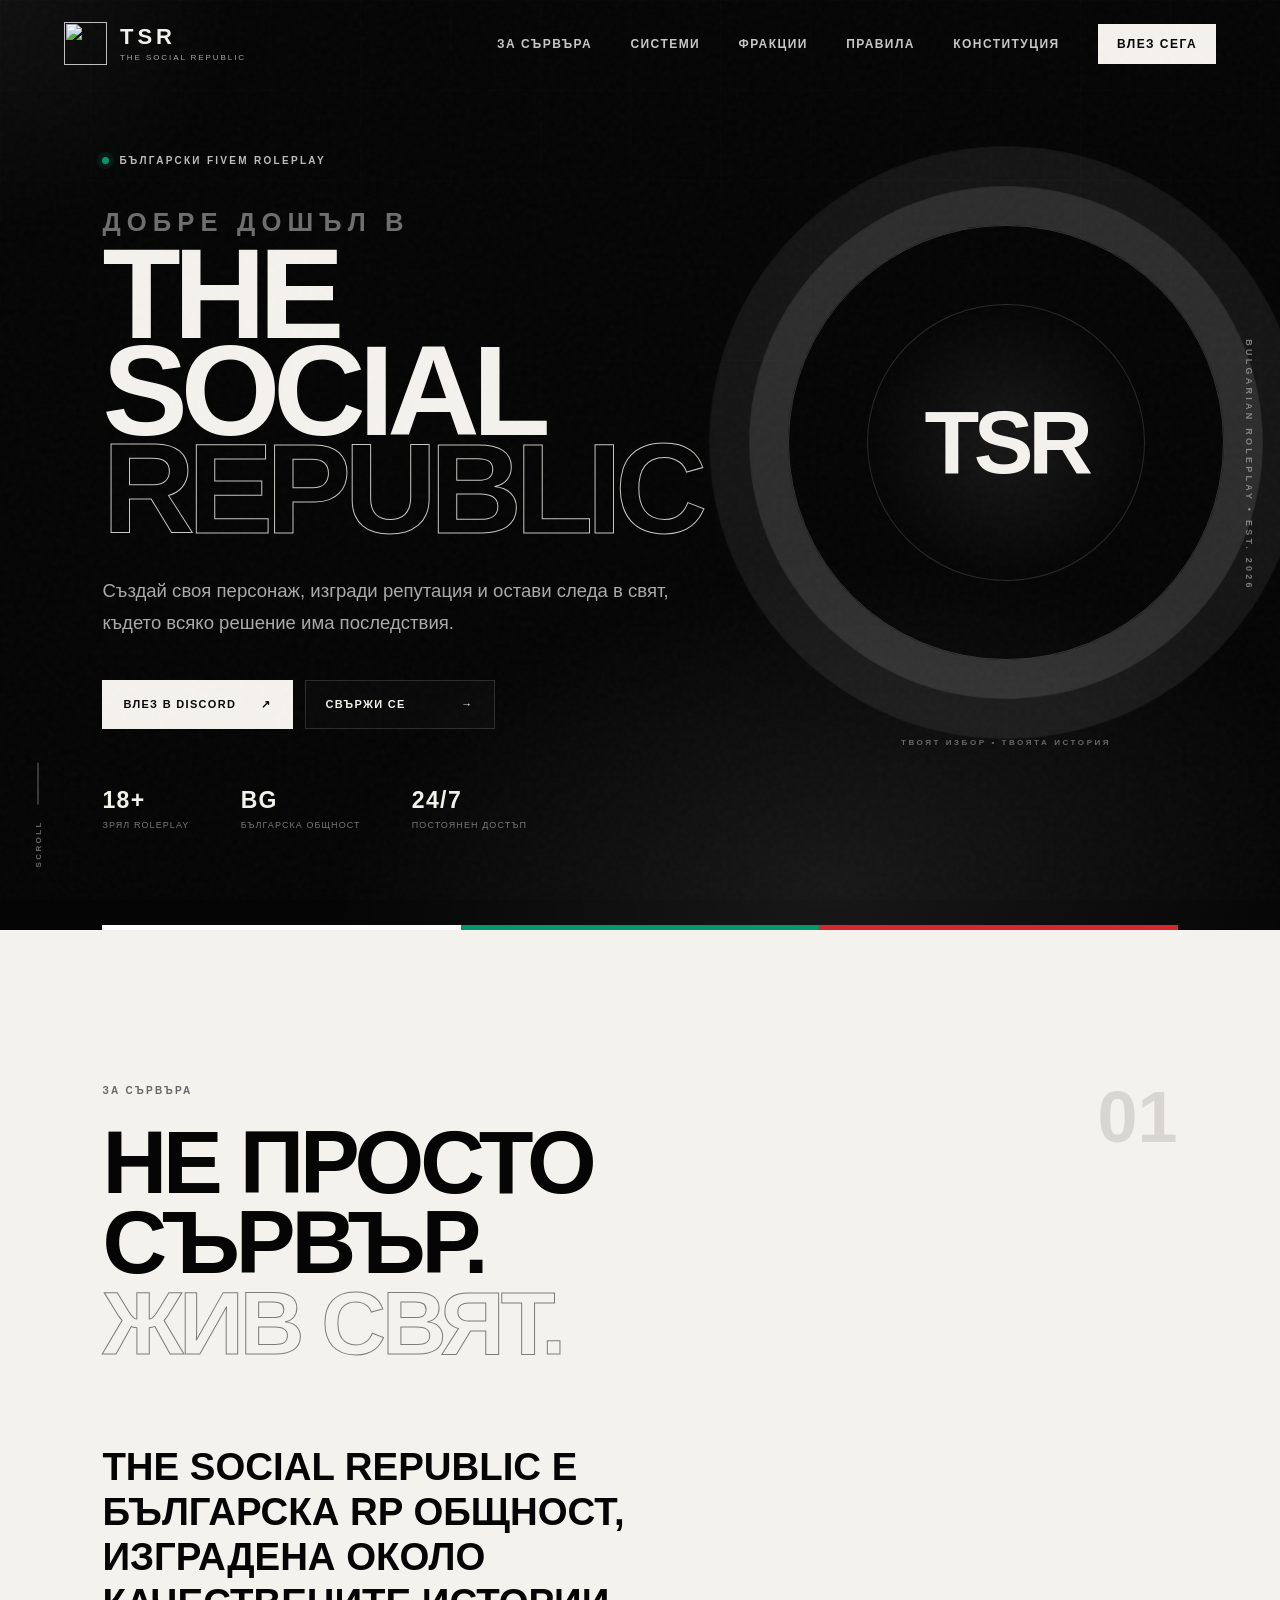
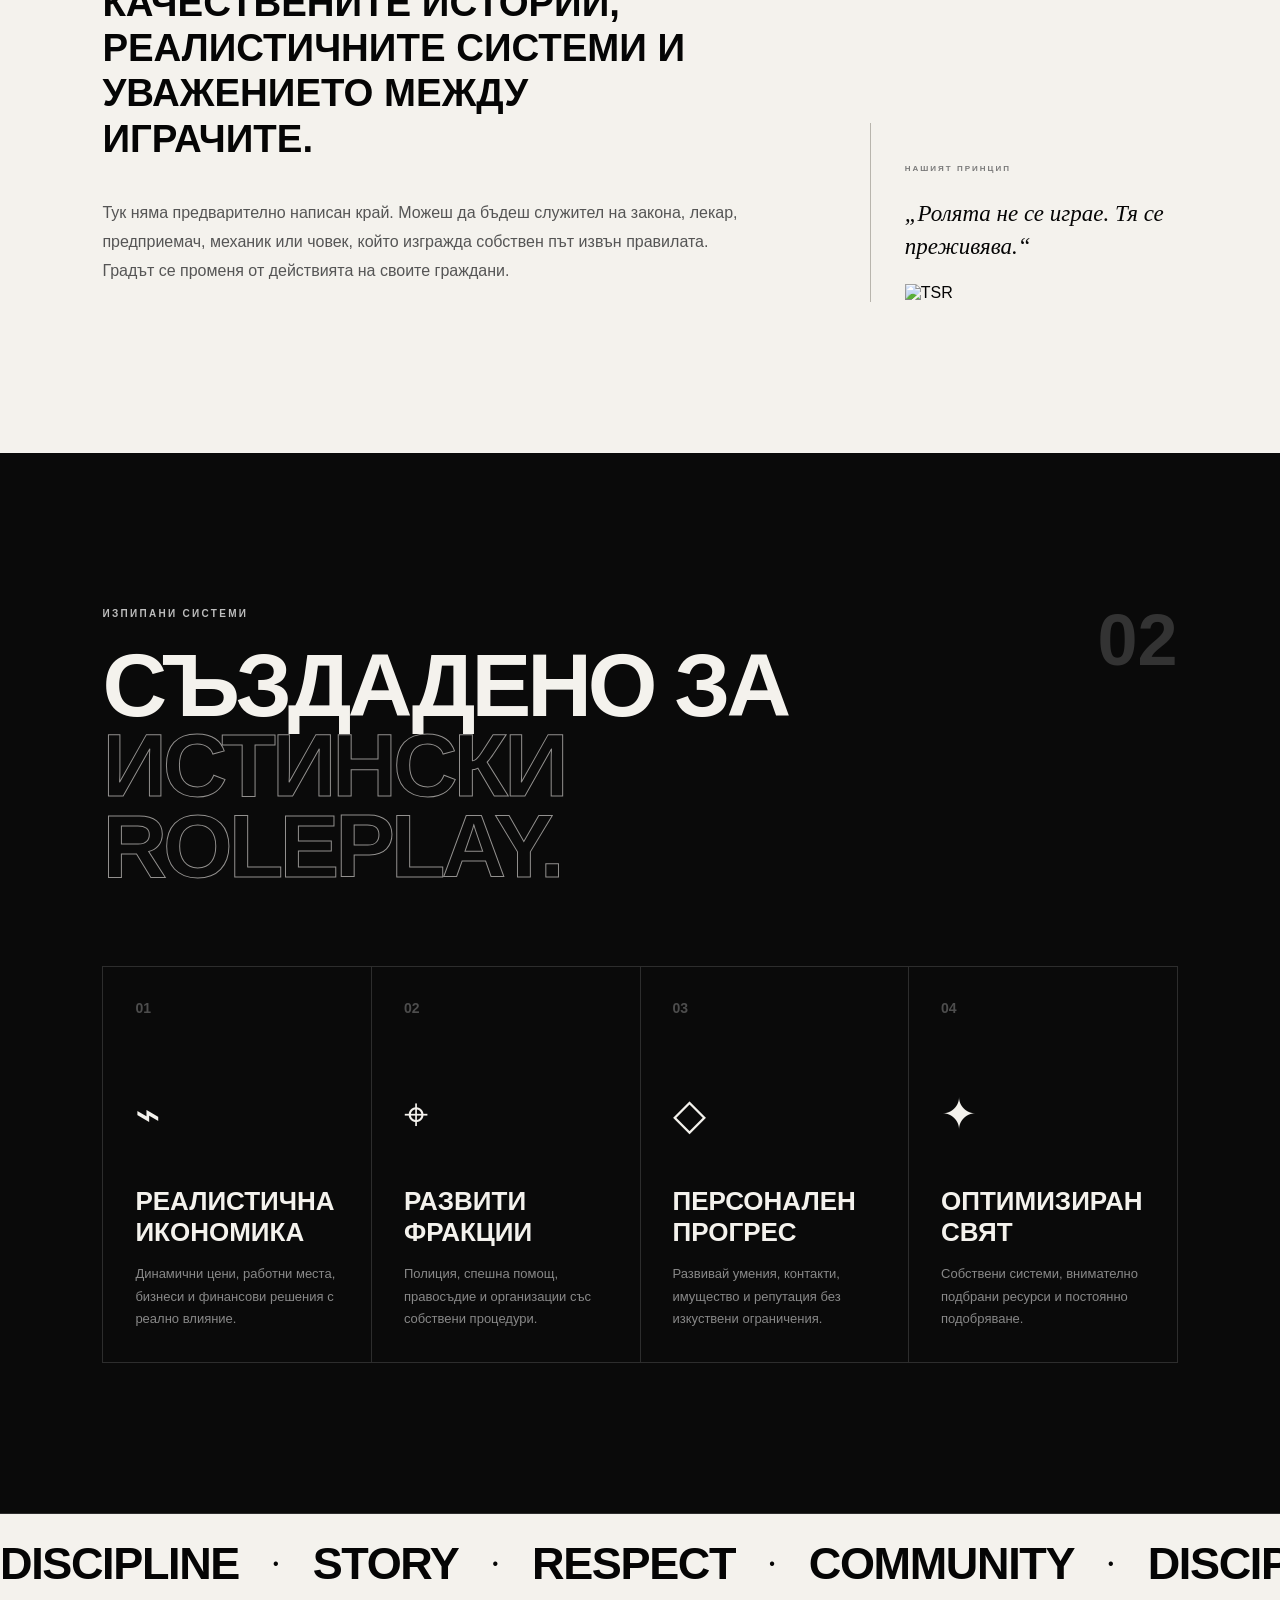
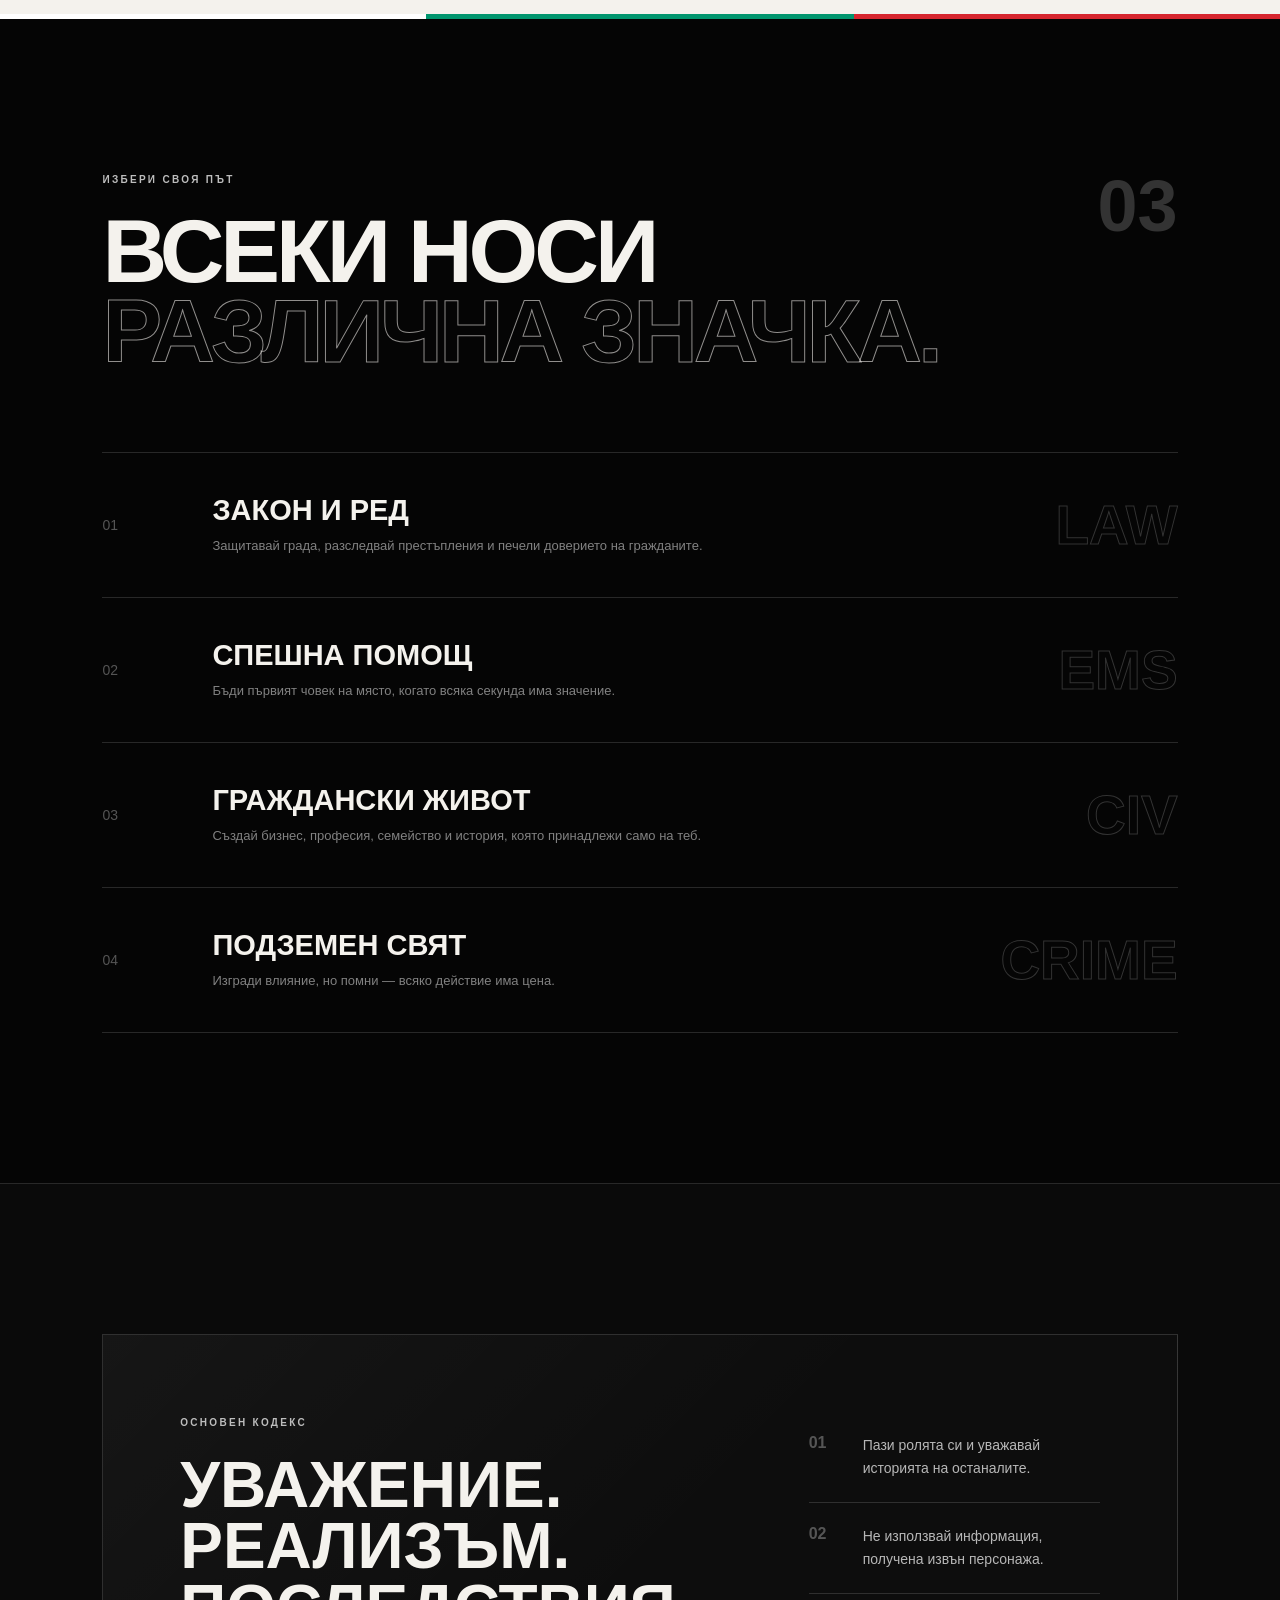
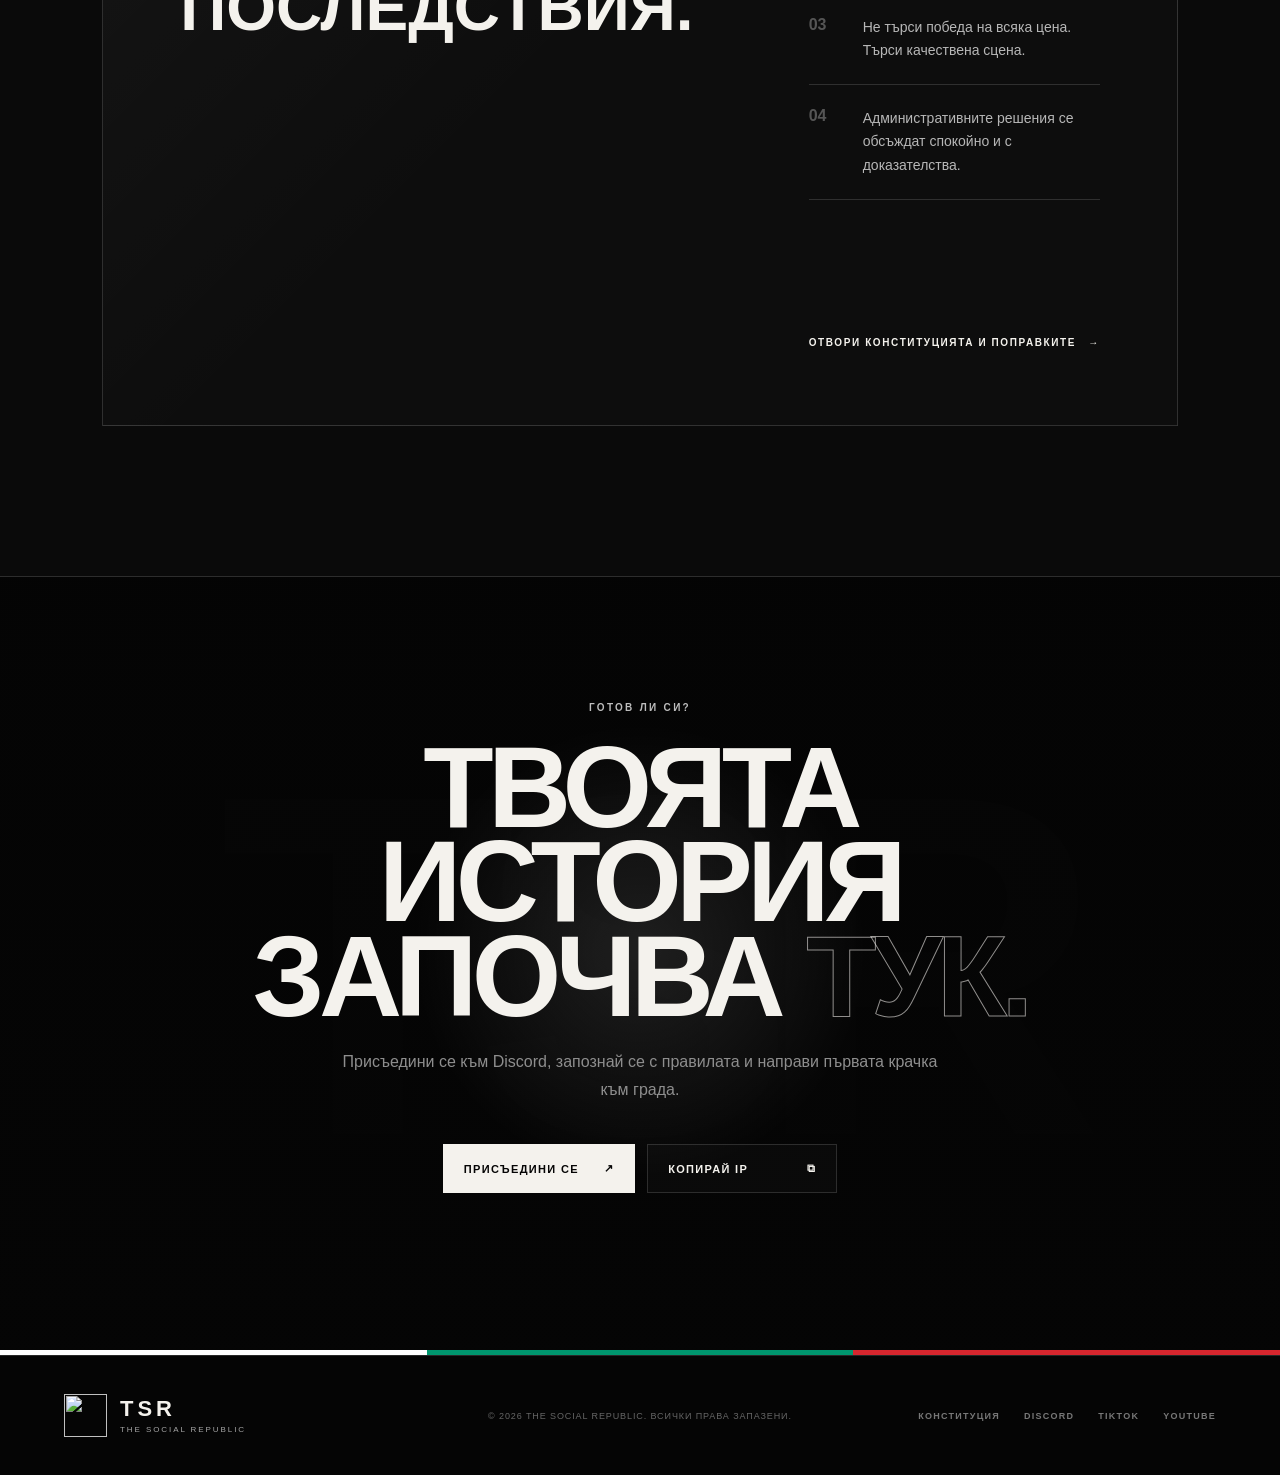
==== commit 931c4dd5: "Add files via upload" ====
--- a/index.html
+++ b/index.html
@@ -35,6 +35,7 @@
       <a href="#systems">Системи</a>
       <a href="#factions">Фракции</a>
       <a href="#rules">Правила</a>
+      <a href="constitution.html">Конституция</a>
       <a class="nav-button" href="#join">Влез сега</a>
     </nav>
   </header>
@@ -63,14 +64,14 @@
 
         <div class="hero-actions">
           <!-- СМЕНИ DISCORD ЛИНКА -->
-          <a class="button button-primary" href="https://discord.gg/SVGdCKTy9n" target="_blank" rel="noopener">
+          <a class="button button-primary" href="https://discord.gg/CHANGE-ME" target="_blank" rel="noopener">
             Влез в Discord
             <span>↗</span>
           </a>
 
           <!-- СМЕНИ IP АДРЕСА -->
           <a class="button button-secondary" href="fivem://connect/CHANGE-ME">
-            СКОРО
+            Свържи се
             <span>→</span>
           </a>
         </div>
@@ -248,9 +249,8 @@
           <li><span>04</span><p>Административните решения се обсъждат спокойно и с доказателства.</p></li>
         </ol>
 
-        <!-- СМЕНИ ЛИНКА КЪМ ПРАВИЛАТА -->
-        <a href="https://discord.gg/CHANGE-ME" target="_blank" rel="noopener">
-          Прочети пълните правила <span>↗</span>
+        <a href="constitution.html">
+          Отвори Конституцията и поправките <span>→</span>
         </a>
       </div>
     </section>
@@ -296,7 +296,8 @@
 
     <div class="footer-links">
       <!-- СМЕНИ СОЦИАЛНИТЕ ЛИНКОВЕ -->
-      <a href="https://discord.gg/SVGdCKTy9n" target="_blank" rel="noopener">Discord</a>
+      <a href="constitution.html">Конституция</a>
+      <a href="https://discord.gg/CHANGE-ME" target="_blank" rel="noopener">Discord</a>
       <a href="#" aria-label="TikTok">TikTok</a>
       <a href="#" aria-label="YouTube">YouTube</a>
     </div>
--- a/style.css
+++ b/style.css
@@ -1074,3 +1074,115 @@
     transform: none;
   }
 }
+
+
+/* =========================================================
+   TSR LEGAL PORTAL — Constitution page
+   ========================================================= */
+.legal-body { background: #080808; }
+.legal-header .active-link { color: var(--white); }
+.legal-header .active-link::after { right: 0 !important; }
+.legal-main { min-height: 100vh; }
+.legal-hero { position: relative; min-height: 670px; display: grid; grid-template-columns: 1.2fr .8fr; align-items: center; gap: 7vw; padding: 155px clamp(24px,8vw,140px) 95px; overflow: hidden; isolation: isolate; border-bottom: 1px solid var(--line); }
+.legal-hero::before { content:""; position:absolute; inset:0; z-index:-2; background:radial-gradient(circle at 76% 47%,rgba(255,255,255,.1),transparent 25%),linear-gradient(120deg,#050505 30%,#0d0d0d); }
+.legal-hero-copy > p { color:#656565; font-size:9px; font-weight:800; letter-spacing:.26em; }
+.legal-badge { display:inline-flex; align-items:center; gap:12px; margin-bottom:35px; padding:8px 10px; border:1px solid var(--line); font-size:8px; font-weight:800; letter-spacing:.16em; }
+.legal-badge b { padding:5px 8px; color:#061c15; background:var(--green); }
+.legal-hero h1 { margin:18px 0 42px; font-family:var(--display); font-size:clamp(60px,7.2vw,112px); line-height:.86; letter-spacing:-.05em; text-transform:uppercase; }
+.legal-hero h1 span { display:block; margin-top:12px; color:transparent; font-size:.47em; line-height:1.05; letter-spacing:.025em; -webkit-text-stroke:1px rgba(244,242,237,.68); }
+.legal-meta-grid { display:grid; grid-template-columns:repeat(4,1fr); max-width:760px; border-top:1px solid var(--line); border-left:1px solid var(--line); }
+.legal-meta-grid div { display:grid; gap:7px; padding:18px; border-right:1px solid var(--line); border-bottom:1px solid var(--line); }
+.legal-meta-grid small { color:#696969; font-size:8px; letter-spacing:.12em; text-transform:uppercase; }
+.legal-meta-grid strong { font-family:var(--display); font-size:18px; letter-spacing:.05em; }
+.legal-seal { display:grid; place-items:center; }
+.legal-seal > div { width:min(32vw,390px); aspect-ratio:1; display:grid; place-items:center; align-content:center; border:1px solid rgba(255,255,255,.2); border-radius:50%; box-shadow:0 0 0 32px rgba(255,255,255,.025),0 0 0 33px rgba(255,255,255,.08),0 0 0 67px rgba(255,255,255,.015),0 0 0 68px rgba(255,255,255,.045); background:radial-gradient(circle,#151515,#050505 70%); }
+.legal-seal img { width:76px; opacity:.42; }
+.legal-seal strong { margin-top:12px; font-family:var(--display); font-size:68px; letter-spacing:-.05em; }
+.legal-seal small { color:#777; font-size:8px; letter-spacing:.3em; }
+.legal-hero-tricolor { left:clamp(24px,8vw,140px); right:clamp(24px,8vw,140px); }
+.legal-disclaimer { padding:18px clamp(24px,8vw,140px); color:#a9a9a9; background:#101010; border-bottom:1px solid var(--line); font-size:12px; line-height:1.6; }
+.legal-disclaimer strong { color:var(--white); }
+.legal-shell { display:grid; grid-template-columns:315px minmax(0,1fr); align-items:start; max-width:1700px; margin:0 auto; }
+.legal-sidebar { position:sticky; top:88px; height:calc(100vh - 88px); overflow:auto; border-right:1px solid var(--line); background:#090909; }
+.legal-sidebar-inner { padding:38px 25px 80px; }
+.sidebar-title { display:block; margin-bottom:22px; color:#666; font-size:8px; font-weight:800; letter-spacing:.22em; text-transform:uppercase; }
+.legal-toc { display:grid; }
+.legal-toc a { display:grid; grid-template-columns:1fr auto; gap:4px 12px; padding:13px 4px; border-bottom:1px solid rgba(255,255,255,.07); }
+.legal-toc a span { grid-column:1 / -1; color:#555; font-size:7px; font-weight:700; letter-spacing:.16em; text-transform:uppercase; }
+.legal-toc a strong { color:#aaa; font-family:var(--display); font-size:12px; text-transform:uppercase; }
+.legal-toc a small { color:#555; font-size:9px; }
+.legal-toc a:hover strong { color:var(--white); }
+.legal-content { min-width:0; padding:45px clamp(22px,5vw,80px) 120px; }
+.legal-toolbar { display:flex; align-items:center; justify-content:space-between; gap:20px; margin-bottom:35px; padding-bottom:20px; border-bottom:1px solid var(--line); }
+.legal-tabs { display:flex; flex-wrap:wrap; gap:8px; }
+.legal-tab,.print-law { border:1px solid var(--line); color:#858585; background:transparent; cursor:pointer; padding:11px 14px; font-size:9px; font-weight:800; letter-spacing:.12em; text-transform:uppercase; }
+.legal-tab.active,.legal-tab:hover,.print-law:hover { color:var(--black); background:var(--white); border-color:var(--white); }
+.legal-panel { display:none; }
+.legal-panel.active { display:block; animation:legalFade .32s ease; }
+.law-search-wrap { margin-bottom:35px; padding:23px; border:1px solid var(--line); background:#0d0d0d; }
+.law-search-wrap label { display:block; margin-bottom:11px; color:#777; font-size:8px; font-weight:800; letter-spacing:.16em; text-transform:uppercase; }
+.law-search-wrap > div { display:grid; grid-template-columns:1fr auto; }
+.law-search-wrap input { min-width:0; padding:16px 18px; border:1px solid var(--line); border-right:0; outline:none; color:var(--white); background:#070707; font:14px var(--body); }
+.law-search-wrap input:focus { border-color:#6b6b6b; }
+.law-search-wrap button { padding:0 18px; border:1px solid var(--line); color:#aaa; background:#121212; cursor:pointer; font-size:9px; font-weight:800; letter-spacing:.1em; text-transform:uppercase; }
+.law-search-wrap p { margin:12px 0 0; color:#626262; font-size:11px; }
+.preamble { margin-bottom:30px; padding:clamp(30px,5vw,64px); color:var(--black); background:var(--white); border-bottom:5px solid; border-image:linear-gradient(90deg,#fff 0 33.33%,var(--green) 33.33% 66.66%,var(--red) 66.66%) 1; }
+.preamble > span,.final-provisions > span,.panel-heading > span { color:#777; font-size:8px; font-weight:800; letter-spacing:.22em; }
+.preamble h2 { margin:20px 0; font-family:Georgia,serif; font-size:clamp(28px,4vw,55px); font-weight:400; font-style:italic; }
+.preamble p { max-width:950px; margin:0; color:#333; font-family:Georgia,serif; font-size:17px; line-height:1.8; }
+.law-document { display:grid; gap:12px; }
+.law-chapter { border:1px solid var(--line); background:#0b0b0b; }
+.law-chapter[hidden],.law-article[hidden] { display:none; }
+.law-chapter summary { min-height:96px; display:flex; align-items:center; justify-content:space-between; gap:25px; padding:24px 28px; cursor:pointer; list-style:none; }
+.law-chapter summary::-webkit-details-marker { display:none; }
+.law-chapter summary span { display:grid; gap:6px; }
+.law-chapter summary small { color:#5c5c5c; font-size:8px; font-weight:800; letter-spacing:.16em; text-transform:uppercase; }
+.law-chapter summary strong { font-family:var(--display); font-size:clamp(20px,2.5vw,33px); text-transform:uppercase; }
+.law-chapter summary b { color:#555; font-family:var(--display); font-size:14px; }
+.law-chapter[open] summary { border-bottom:1px solid var(--line); background:#101010; }
+.chapter-articles { padding:0 clamp(20px,4vw,52px); }
+.law-article { scroll-margin-top:115px; padding:30px 0; border-bottom:1px solid rgba(255,255,255,.09); }
+.law-article:last-child { border-bottom:0; }
+.article-head { display:flex; align-items:flex-start; justify-content:space-between; gap:20px; }
+.law-article h4 { margin:0 0 15px; font-family:var(--display); font-size:21px; line-height:1.25; }
+.law-article h4 span { color:#b6b6b6; font-size:.78em; font-weight:600; letter-spacing:.015em; }
+.law-article p { max-width:1000px; margin:8px 0 0; color:#a1a1a1; font-family:Georgia,serif; font-size:15px; line-height:1.75; }
+.article-link { flex:0 0 auto; width:31px; height:31px; border:1px solid var(--line); color:#555; background:transparent; cursor:pointer; }
+.article-link:hover { color:var(--black); background:var(--white); }
+.law-article:target { margin-inline:-18px; padding-inline:18px; background:rgba(255,255,255,.045); box-shadow:inset 3px 0 var(--green); }
+.final-provisions { margin-top:28px; padding:35px; border:1px solid var(--line); background:#101010; }
+.final-provisions p { color:#999; font-family:Georgia,serif; line-height:1.7; }
+.final-provisions b { color:var(--white); }
+.panel-heading { margin-bottom:42px; }
+.panel-heading h2 { margin:17px 0; font-family:var(--display); font-size:clamp(48px,6vw,88px); line-height:.88; letter-spacing:-.04em; text-transform:uppercase; }
+.panel-heading p { max-width:760px; color:#858585; line-height:1.7; }
+.amendment-list { display:grid; gap:16px; }
+.amendment-card { padding:clamp(25px,4vw,45px); border:1px solid var(--line); background:linear-gradient(135deg,rgba(255,255,255,.035),transparent 45%),#0d0d0d; }
+.amendment-meta { display:flex; justify-content:space-between; gap:20px; color:#656565; font-size:8px; font-weight:800; letter-spacing:.14em; }
+.amendment-card h3 { margin:22px 0 7px; font-family:var(--display); font-size:clamp(28px,3vw,42px); text-transform:uppercase; }
+.amendment-scope { color:var(--green); font-size:10px; font-weight:700; letter-spacing:.08em; }
+.amendment-card ul { padding-left:19px; color:#aaa; line-height:1.7; }
+.amendment-card li { margin:8px 0; }
+.amendment-status { display:inline-block; margin-top:15px; padding:9px 12px; border:1px solid rgba(0,150,110,.45); color:#63c5aa; font-size:8px; font-weight:800; letter-spacing:.12em; text-transform:uppercase; }
+.institution-grid { display:grid; grid-template-columns:repeat(2,minmax(0,1fr)); gap:14px; }
+.institution-card { min-height:285px; padding:30px; border:1px solid var(--line); background:#0c0c0c; }
+.institution-card > span { color:#626262; font-size:8px; font-weight:800; letter-spacing:.15em; text-transform:uppercase; }
+.institution-card h3 { margin:40px 0 16px; font-family:var(--display); font-size:31px; text-transform:uppercase; }
+.institution-card p { color:#969696; line-height:1.7; }
+.institution-card small { display:block; margin-top:25px; padding-top:18px; border-top:1px solid var(--line); color:#777; line-height:1.6; }
+.institution-card small b { color:#aaa; }
+.glossary-list { display:grid; gap:10px; }
+.glossary-item { border:1px solid var(--line); background:#0c0c0c; }
+.glossary-item summary { padding:22px 25px; cursor:pointer; font-family:var(--display); font-size:21px; text-transform:uppercase; }
+.glossary-item p { margin:0; padding:0 25px 25px; color:#999; line-height:1.75; }
+@keyframes legalFade { from{opacity:0;transform:translateY(8px)} to{opacity:1;transform:none} }
+
+@media(max-width:1150px){
+  .legal-hero{grid-template-columns:1fr;min-height:760px}.legal-seal{display:none}.legal-shell{grid-template-columns:1fr}.legal-sidebar{position:relative;top:0;height:auto;border-right:0;border-bottom:1px solid var(--line)}.legal-sidebar-inner{padding:25px}.legal-toc{grid-template-columns:repeat(2,minmax(0,1fr));gap:0 25px}.legal-meta-grid{grid-template-columns:repeat(2,1fr)}
+}
+@media(max-width:760px){
+  .legal-hero{min-height:690px;padding:125px 22px 75px}.legal-hero h1{font-size:17vw}.legal-meta-grid{grid-template-columns:repeat(2,1fr)}.legal-shell{display:block}.legal-toc{grid-template-columns:1fr}.legal-content{padding:28px 18px 90px}.legal-toolbar{align-items:stretch;flex-direction:column}.legal-tabs{display:grid;grid-template-columns:repeat(2,1fr)}.legal-tab,.print-law{width:100%}.law-chapter summary{min-height:82px;padding:20px}.law-chapter summary b{display:none}.chapter-articles{padding-inline:19px}.law-article p{font-size:14px}.institution-grid{grid-template-columns:1fr}.preamble{padding:30px 24px}.preamble p{font-size:15px}.legal-disclaimer{padding-inline:22px}.legal-hero-tricolor{left:22px;right:22px}
+}
+@media print{
+  .site-header,.legal-sidebar,.legal-toolbar,.legal-disclaimer,footer,.noise,.article-link{display:none!important}.legal-body{color:#000;background:#fff}.legal-hero{min-height:auto;padding:35px 0;border:0}.legal-hero::before,.hero-grid,.legal-seal,.tricolor{display:none}.legal-hero h1,.legal-hero-copy>p{color:#000}.legal-hero h1 span{color:#000;-webkit-text-stroke:0}.legal-meta-grid{border-color:#aaa}.legal-meta-grid div{border-color:#aaa}.legal-shell{display:block}.legal-content{padding:0}.legal-panel{display:none!important}.legal-panel[data-panel="constitution"]{display:block!important}.law-search-wrap{display:none}.preamble{border:1px solid #999}.law-chapter{break-inside:auto;border:0;background:#fff}.law-chapter summary{border-top:2px solid #000!important;border-bottom:1px solid #999!important;background:#fff!important;padding:18px 0}.law-chapter summary strong,.law-chapter summary b,.law-article h4{color:#000}.chapter-articles{padding:0}.law-article{break-inside:avoid;border-bottom:1px solid #ccc}.law-article p,.final-provisions p{color:#222}.law-chapter:not([open])>.chapter-articles{display:block}.final-provisions{border:1px solid #999;background:#fff}
+}
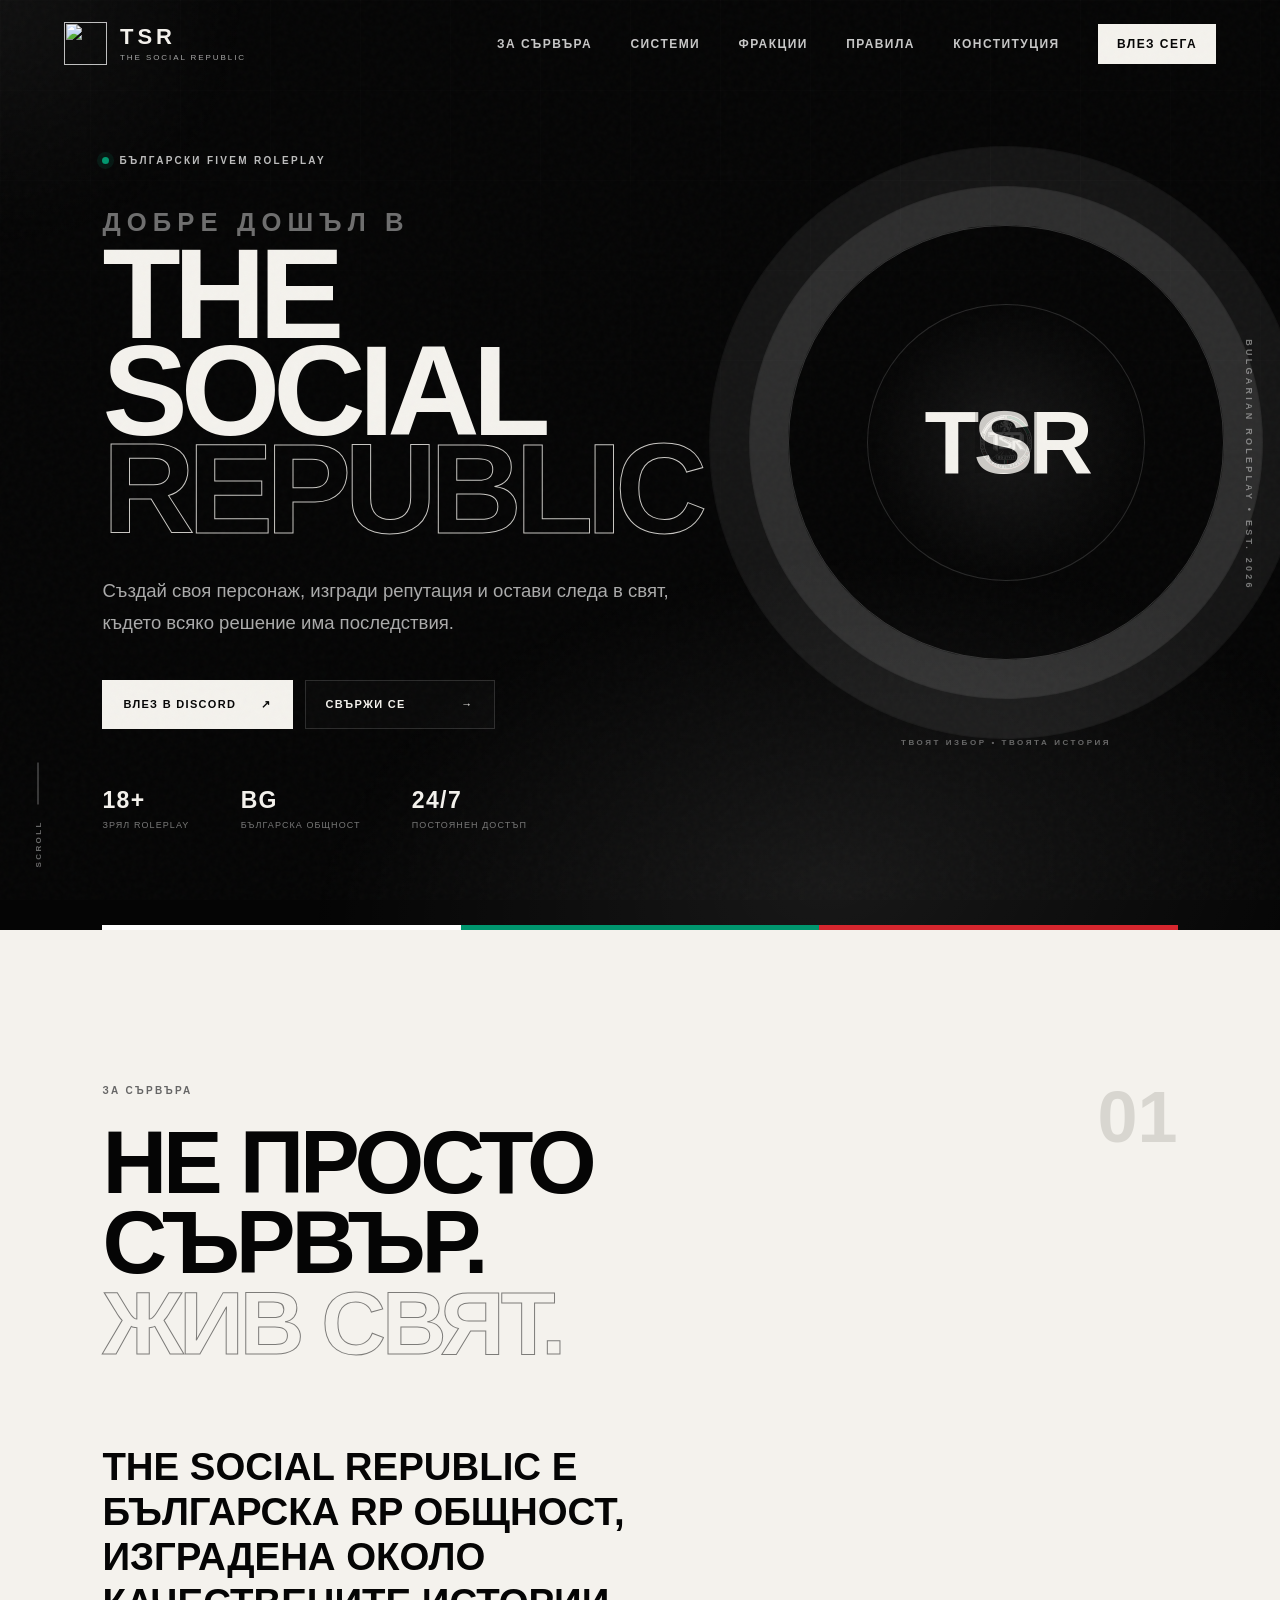
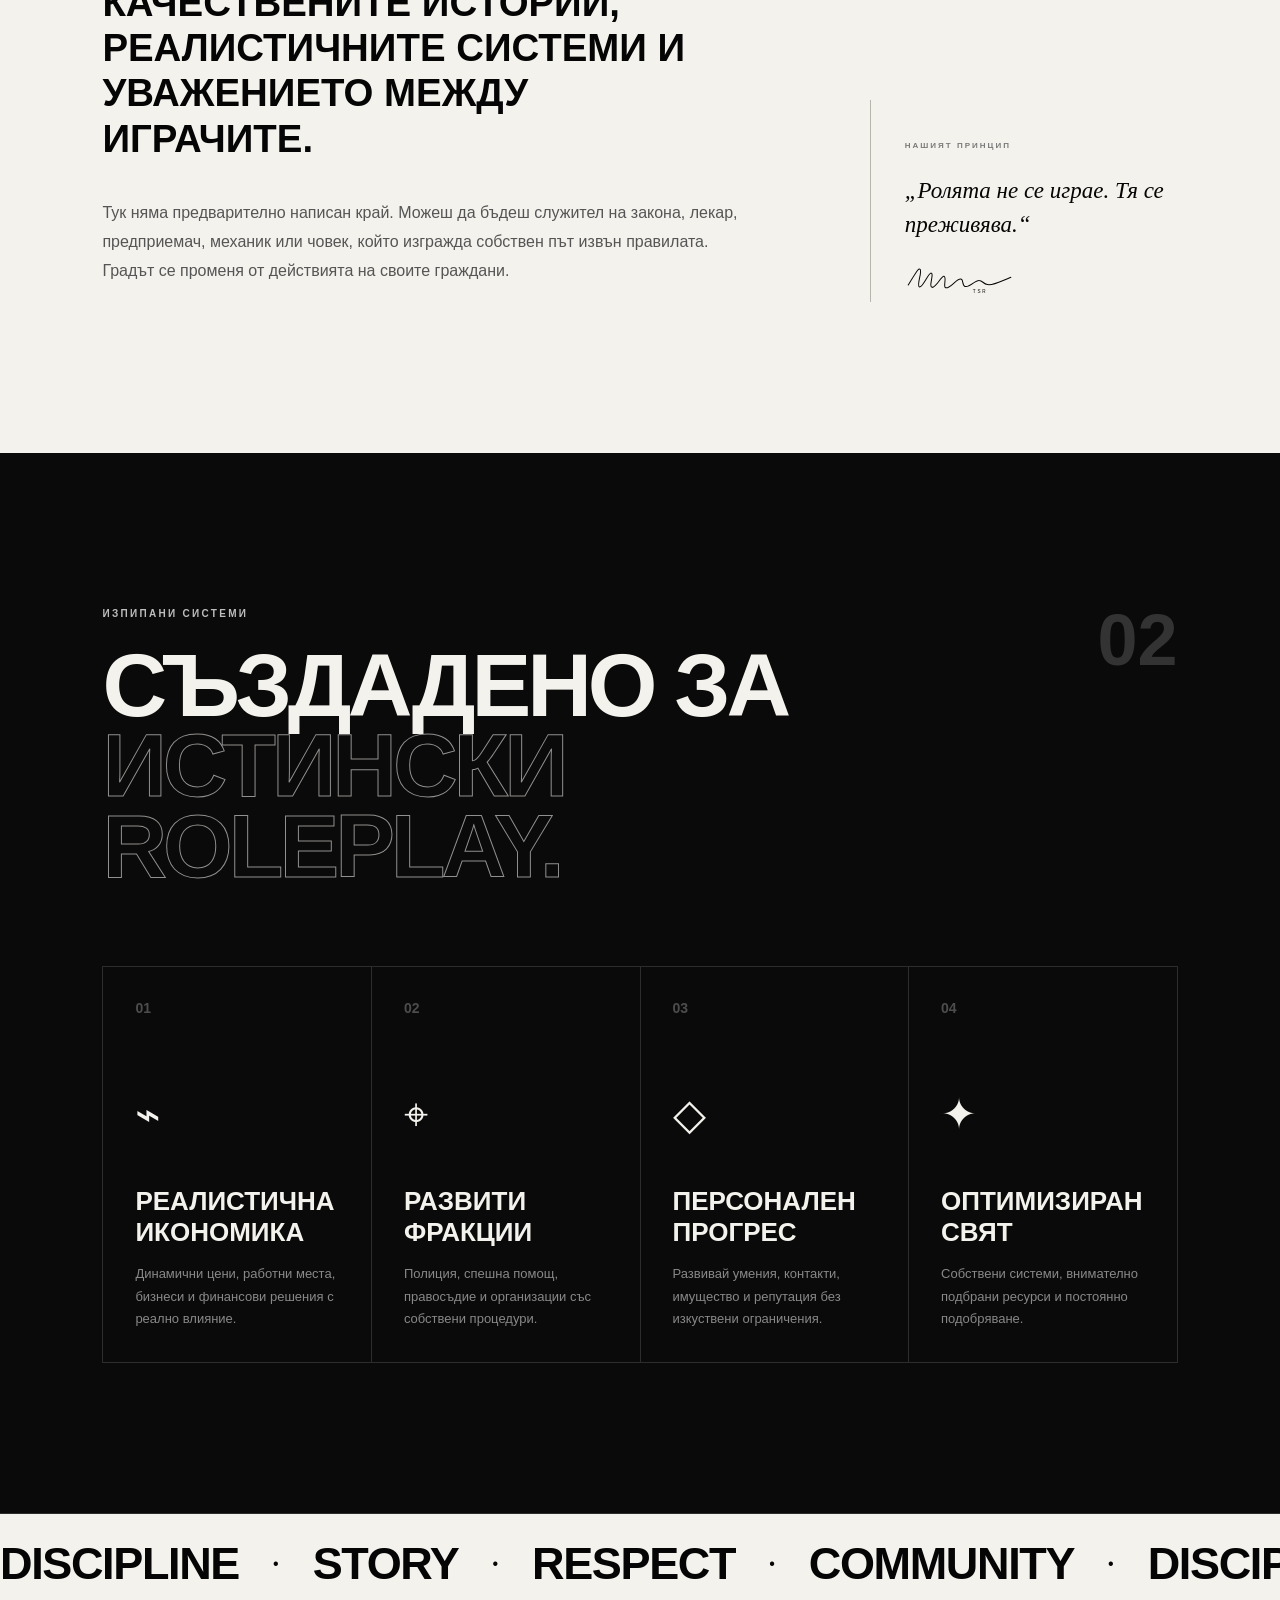
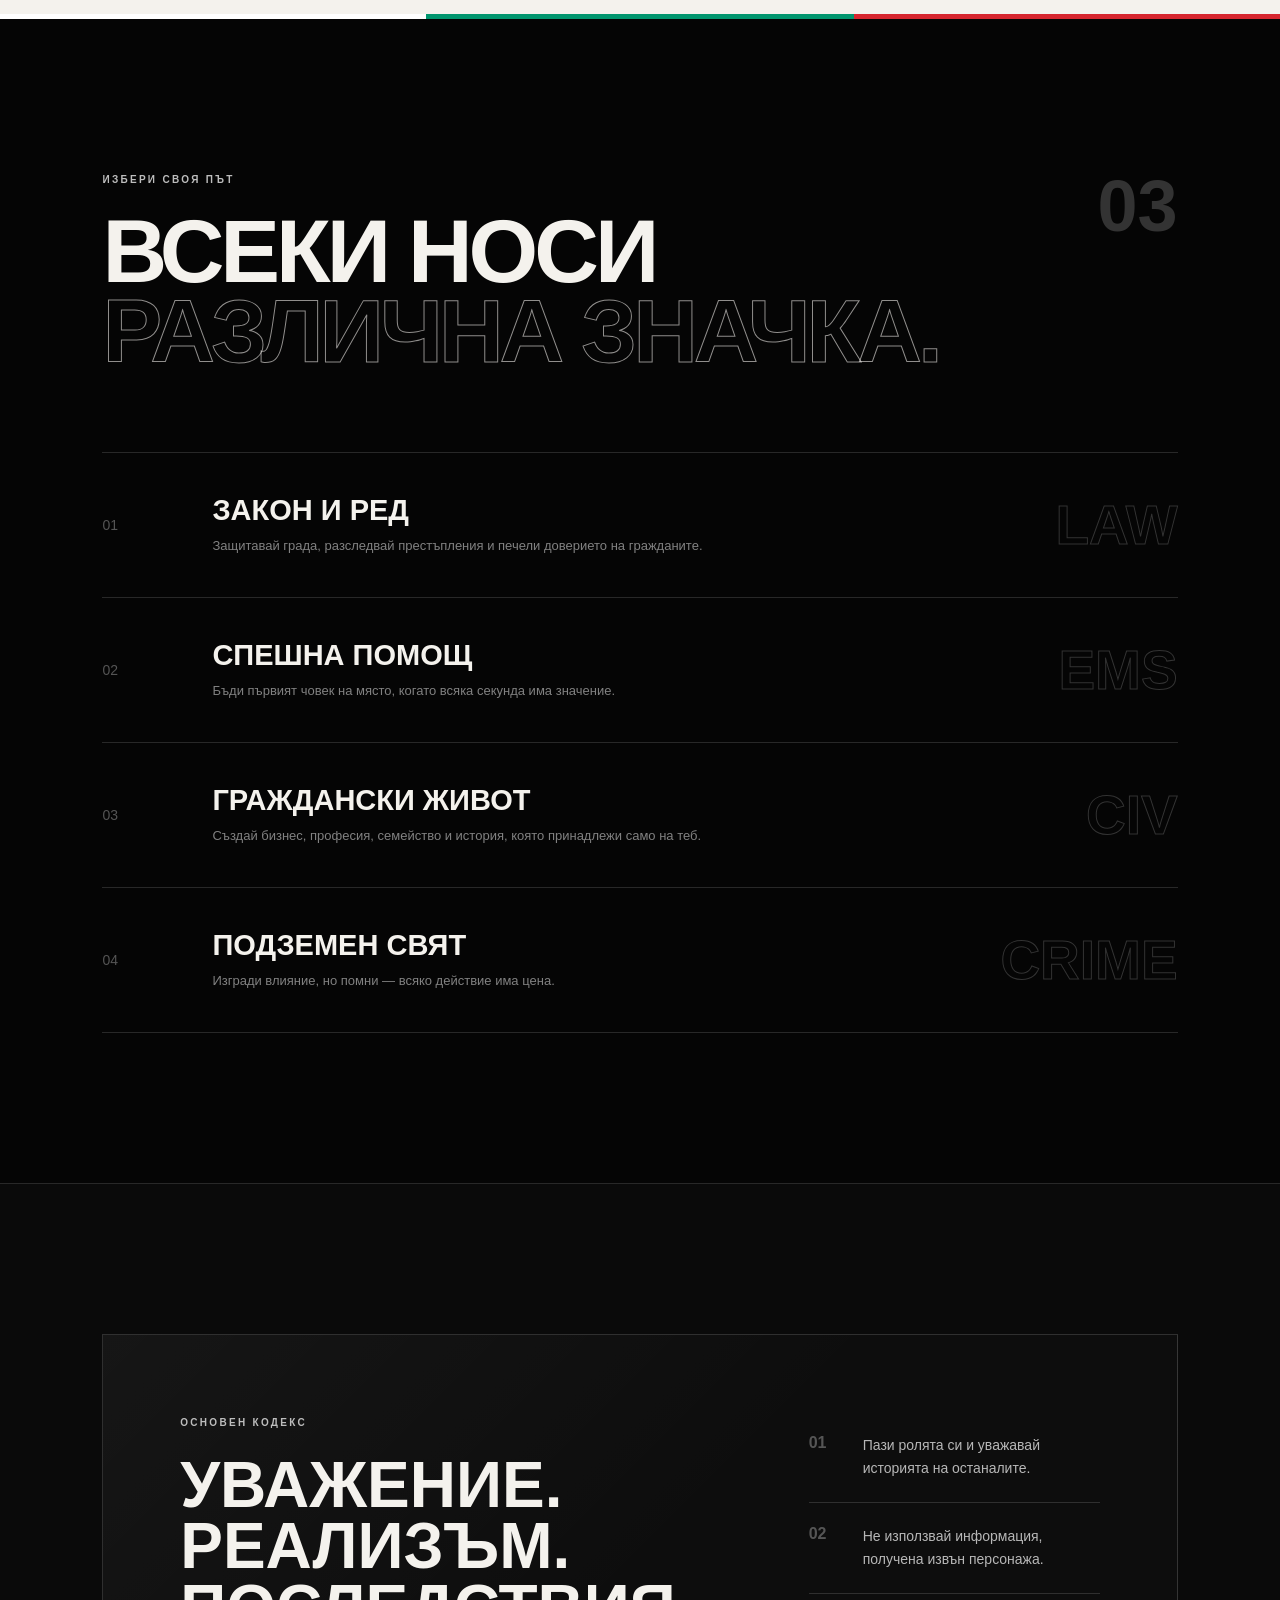
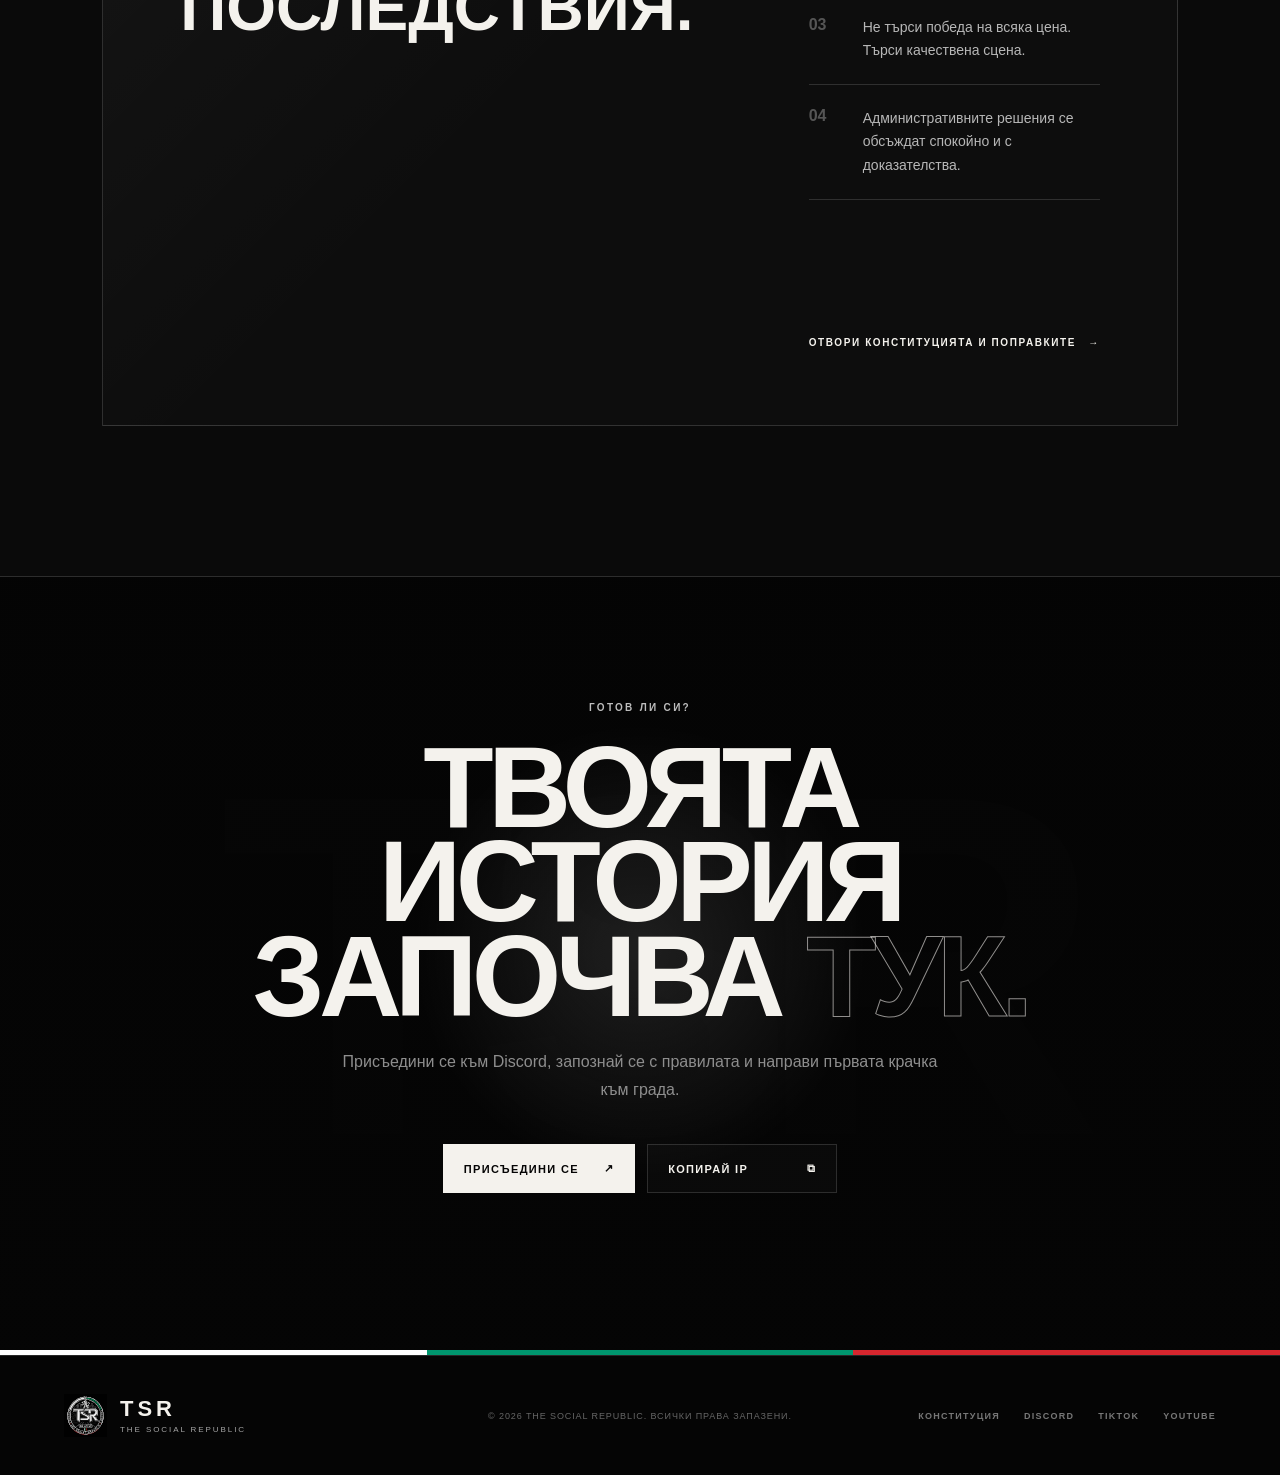
==== commit d14c96c2: "Update index.html" ====
--- a/index.html
+++ b/index.html
@@ -9,7 +9,7 @@
   <meta property="og:description" content="Твоят избор. Твоята история. Твоята република." />
   <meta property="og:type" content="website" />
   <title>TSR | The Social Republic Roleplay</title>
-  <link rel="icon" href="assets/tsr-mark.svg" type="image/svg+xml" />
+  <link rel="icon" href="tsr-mark.svg" type="image/svg+xml" />
   <link rel="stylesheet" href="style.css" />
 </head>
 <body>
@@ -95,7 +95,7 @@
       <div class="hero-emblem reveal" aria-hidden="true">
         <div class="emblem-rings">
           <div class="emblem-core">
-            <img src="assets/tsr-mark.svg" alt="" />
+            <img src="tsr-mark.svg" alt="" />
             <span>TSR</span>
           </div>
         </div>
@@ -135,7 +135,7 @@
         <div class="manifesto reveal">
           <span>НАШИЯТ ПРИНЦИП</span>
           <blockquote>„Ролята не се играе. Тя се преживява.“</blockquote>
-          <img src="assets/signature.svg" alt="TSR" />
+          <img src="signature.svg" alt="TSR" />
         </div>
       </div>
     </section>
@@ -285,7 +285,7 @@
 
   <footer>
     <a class="brand footer-brand" href="#home">
-      <img src="assets/tsr-mark.svg" alt="" />
+      <img src="tsr-mark.svg" alt="" />
       <span>
         <strong>TSR</strong>
         <small>THE SOCIAL REPUBLIC</small>
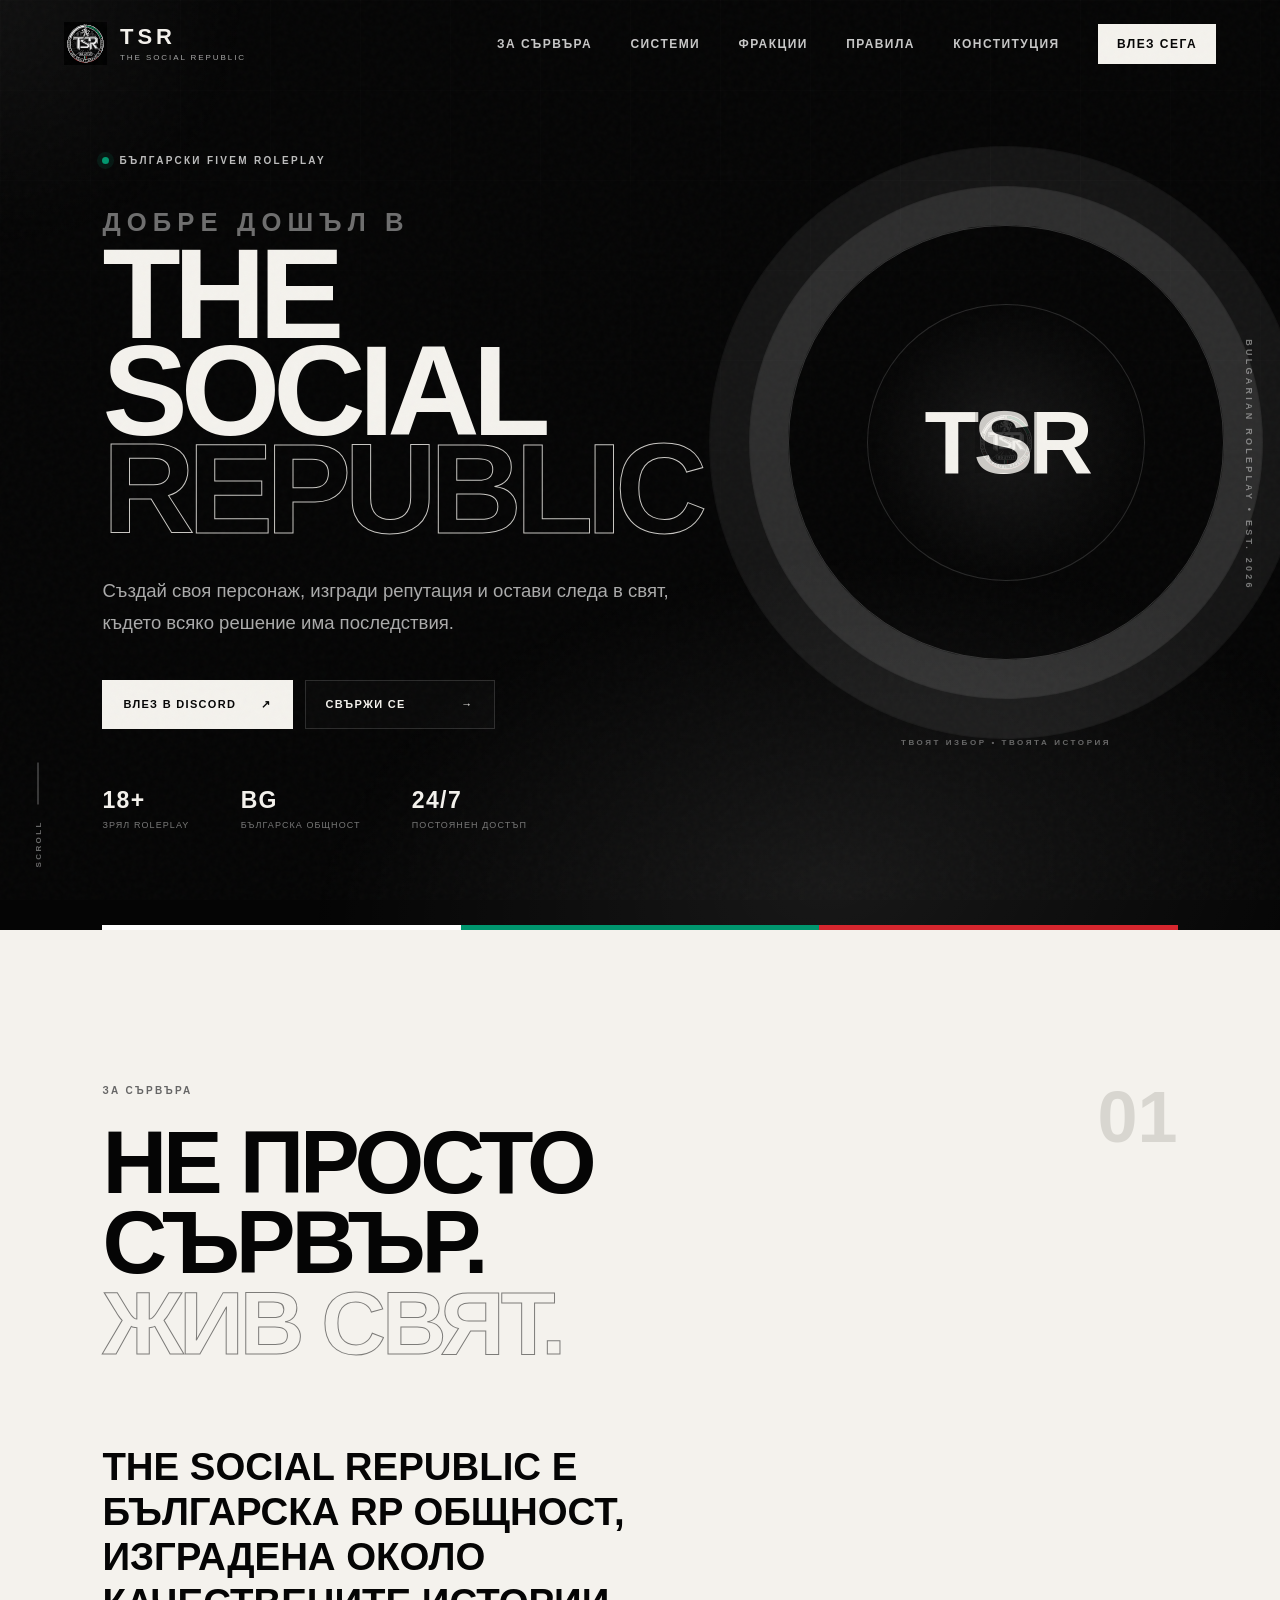
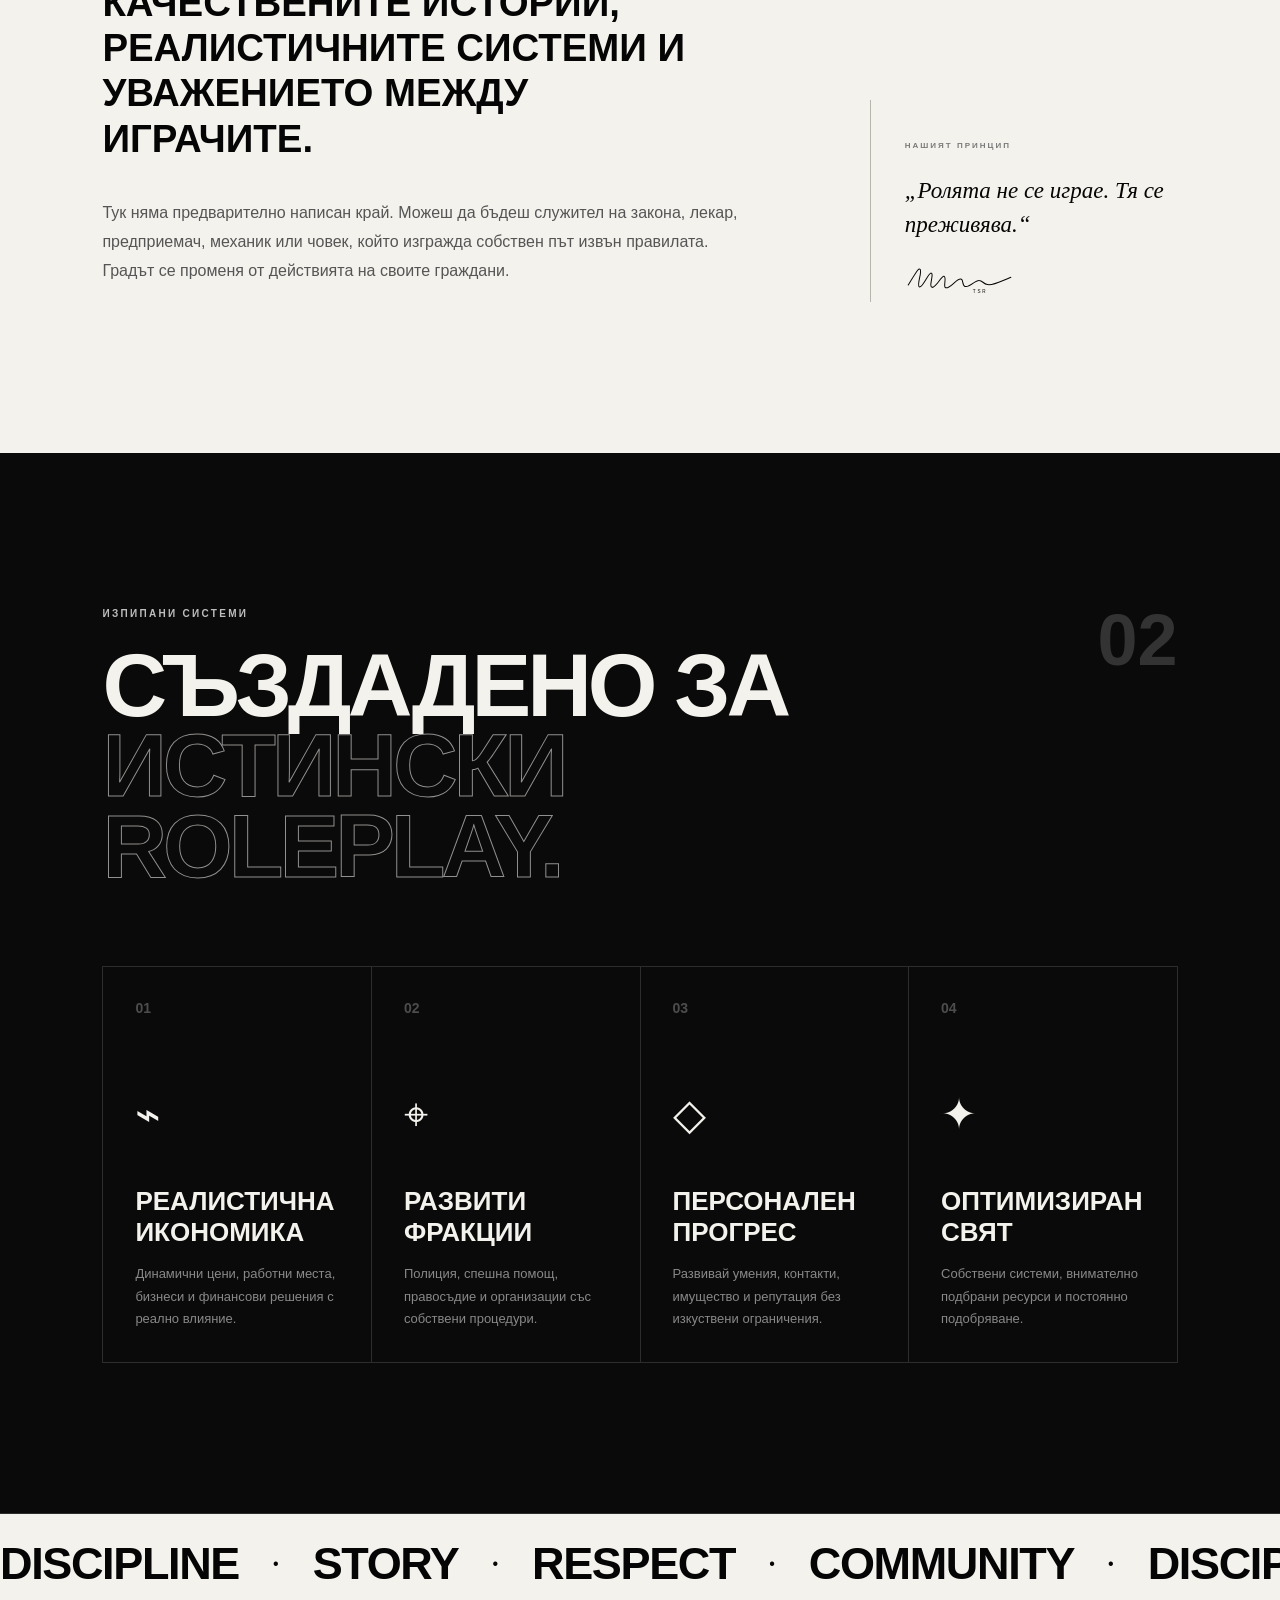
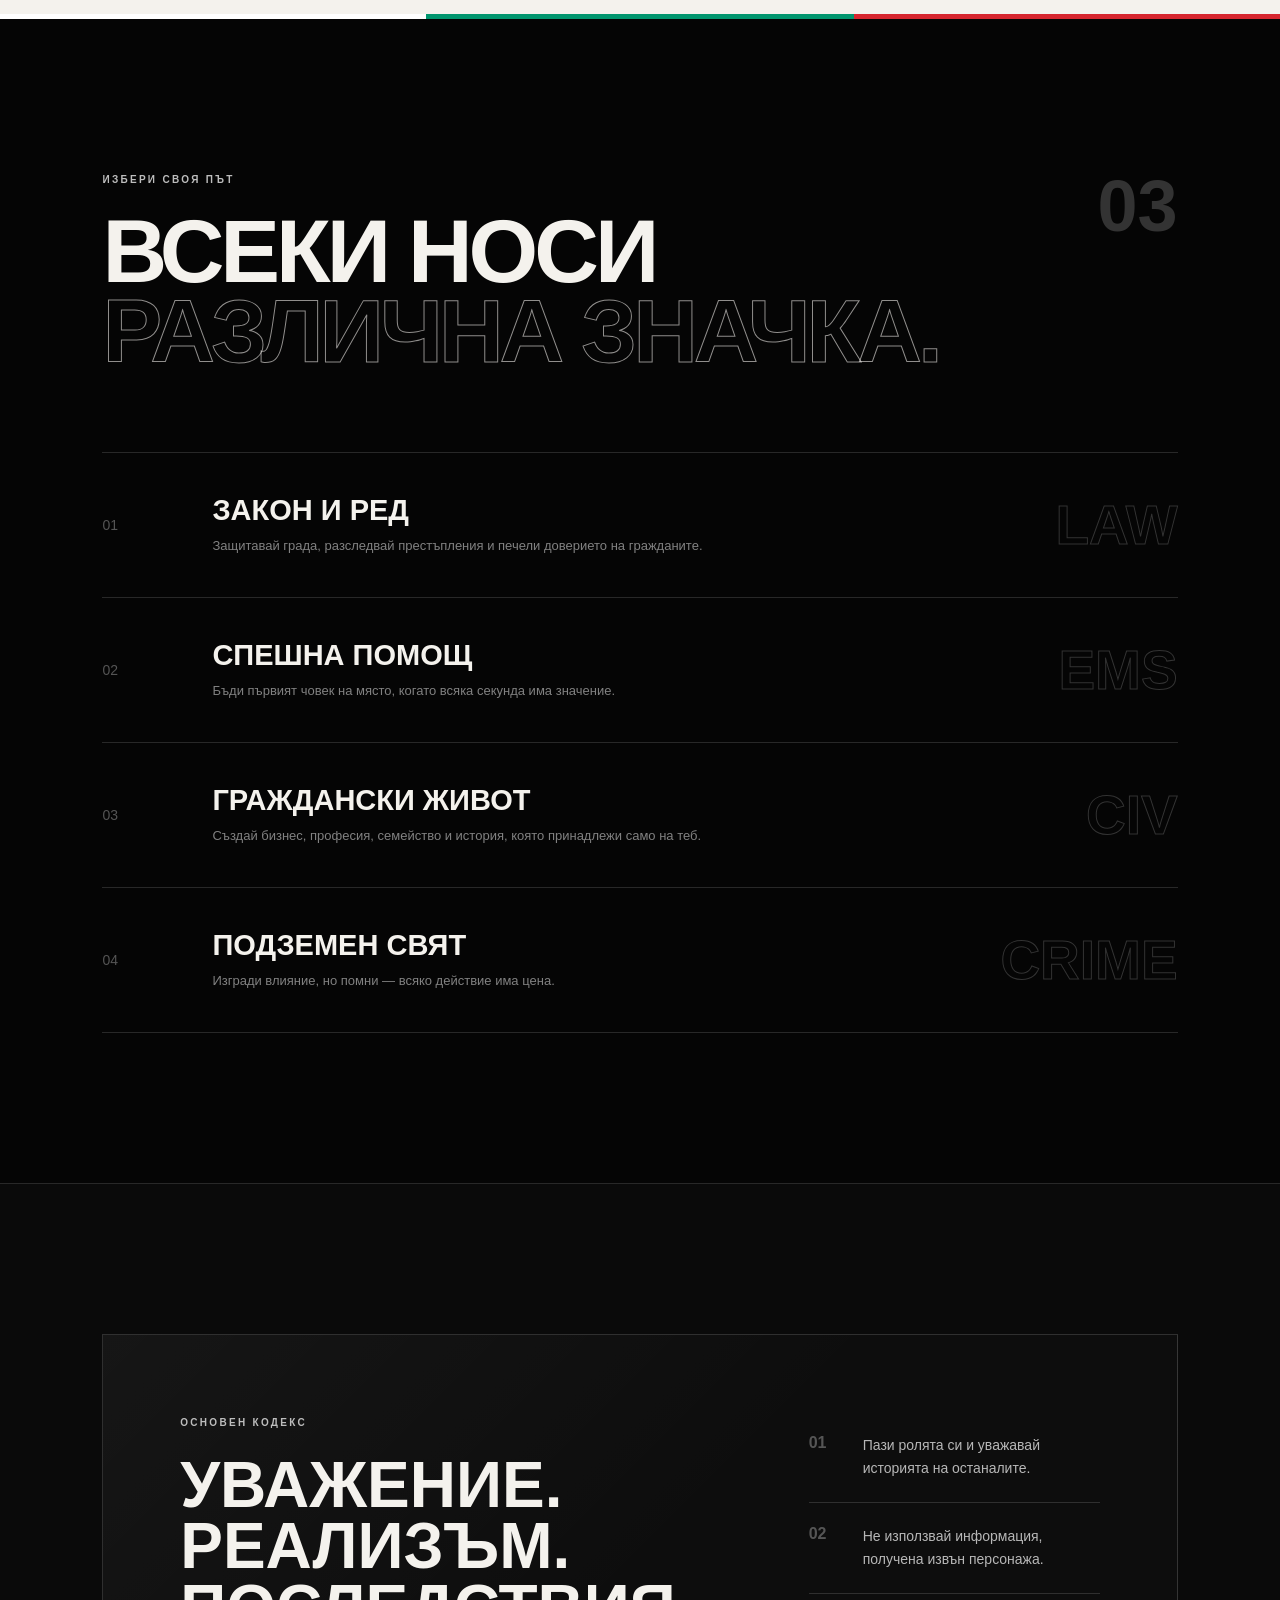
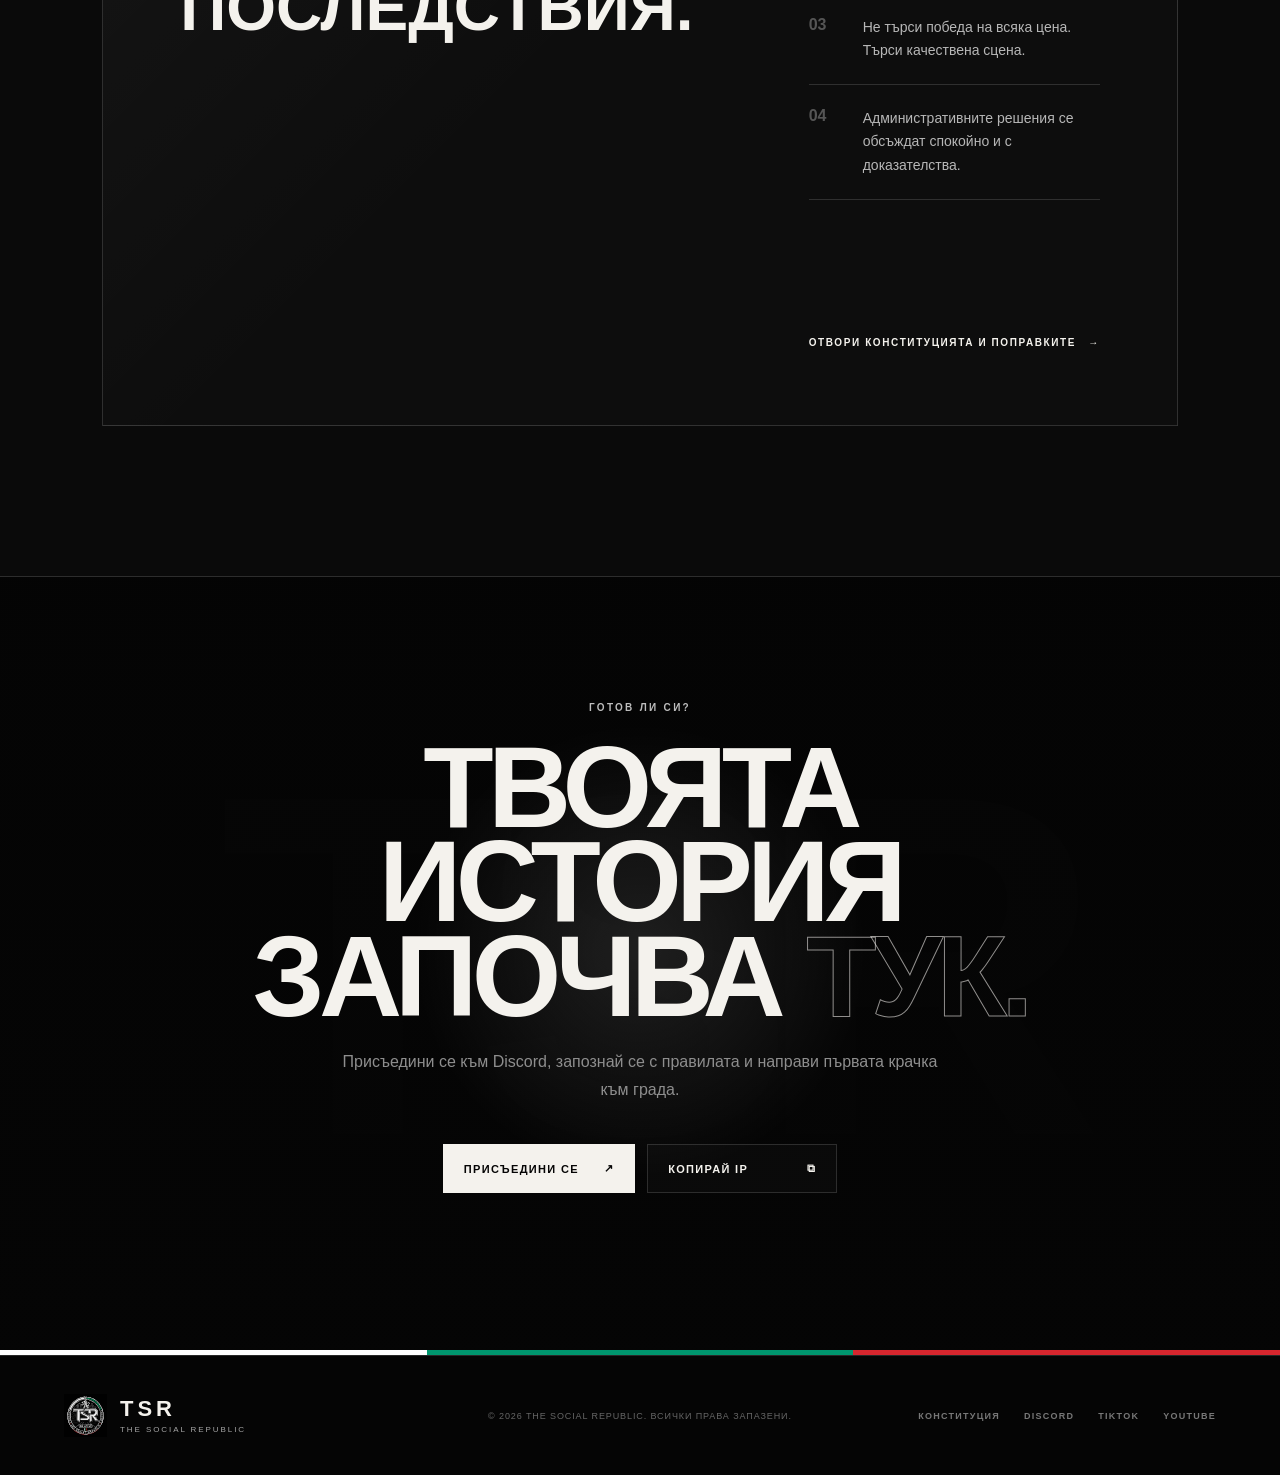
==== commit 4a3e723c: "Update index.html" ====
--- a/index.html
+++ b/index.html
@@ -18,7 +18,7 @@
 
   <header class="site-header">
     <a class="brand" href="#home" aria-label="TSR начална страница">
-      <img src="assets/tsr-mark.svg" alt="" />
+      <img src="tsr-mark.svg" alt="" />
       <span>
         <strong>TSR</strong>
         <small>THE SOCIAL REPUBLIC</small>
